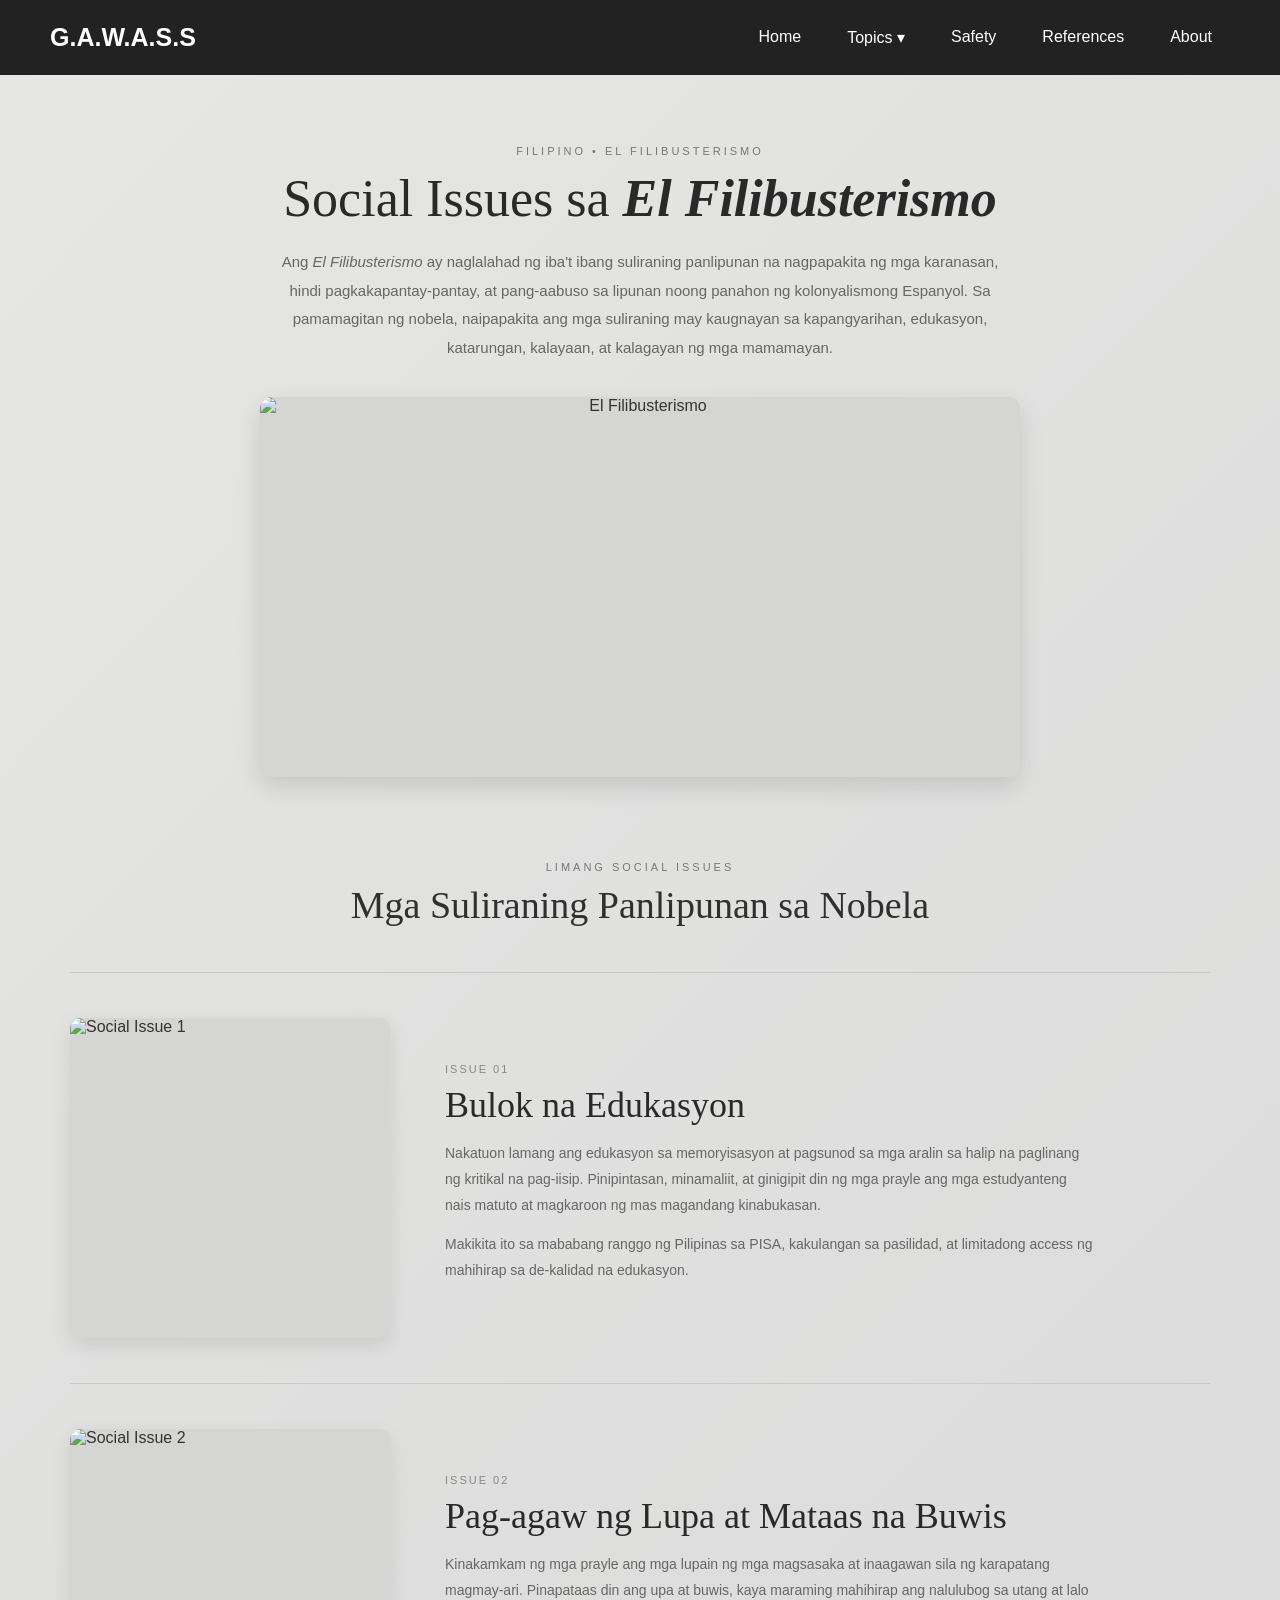
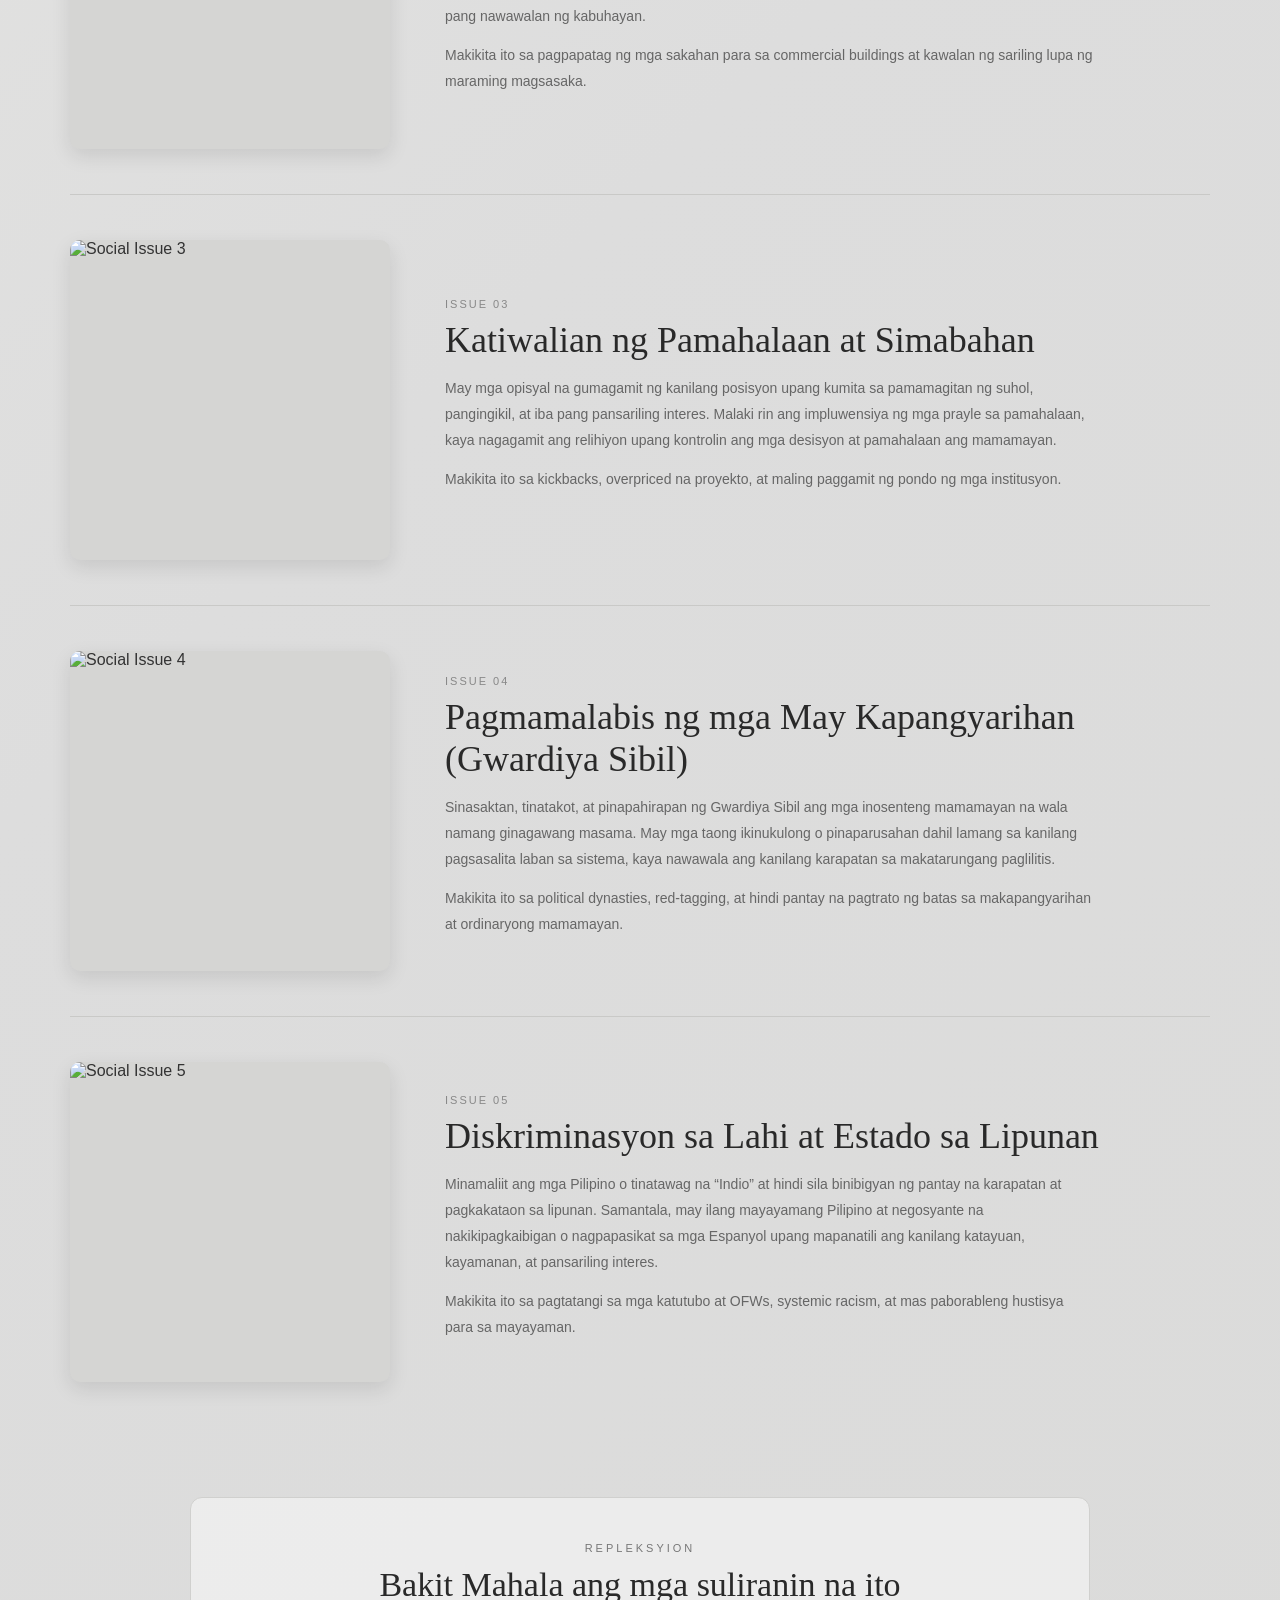
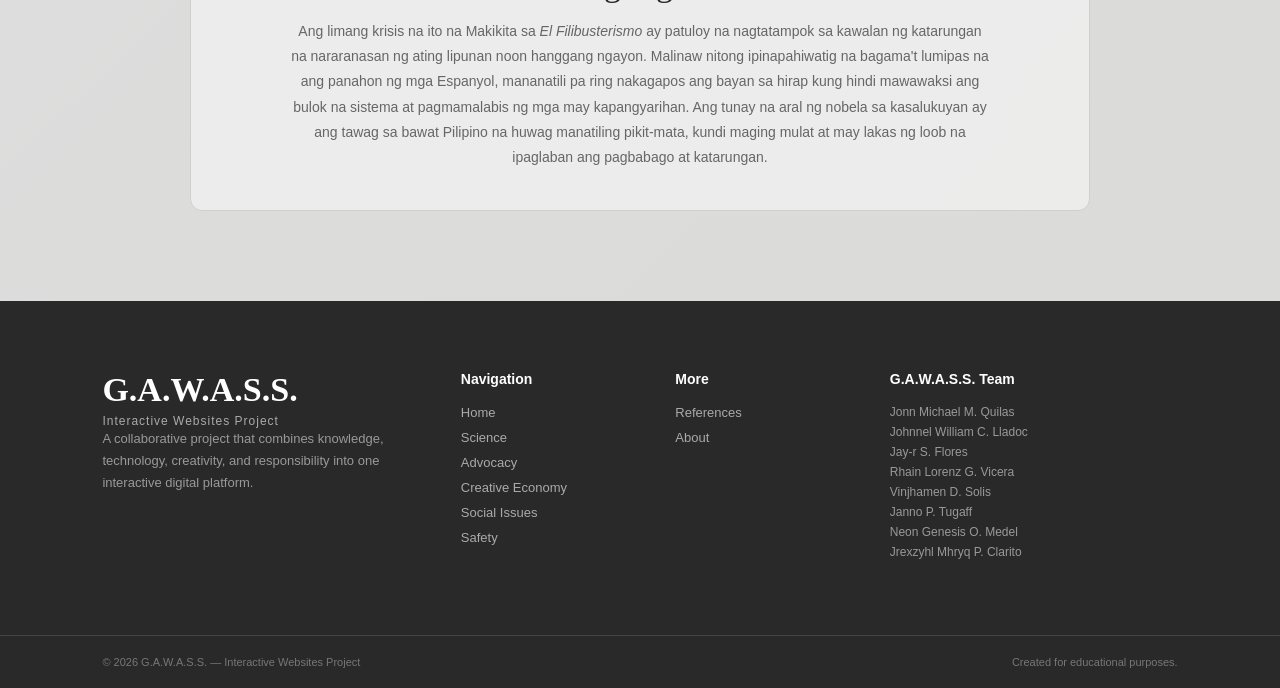
==== filipino.html @ ea366133 "Add files via upload" ====
<!DOCTYPE html>
<html lang="en">
<head>
    <meta charset="UTF-8">
    <meta name="viewport" content="width=device-width, initial-scale=1.0">
    <title>Social Issues</title>
    <link rel="stylesheet" href="style.css">
</head>

<body>

<header>
    <nav class="navbar">
        <div class="logo">
            G.A.W.A.S.S
        </div>
        <ul class="nav-links">
            <li>
                <a href="index.html">Home</a>
            </li>

            <li class="dropdown">
                <a href="#" class="topics-button">
                    Topics ▾
                </a>
                <ul class="dropdown-menu">
                    <li>
                        <a href="science.html">
                            Science
                        </a>
                    </li>
                    <li>
                        <a href="advocacy.html">
                            Advocacy
                        </a>
                    </li>
                    <li>
                        <a href="narrative.html">
                            Creative Economy
                        </a>
                    </li>
                    <li>
                        <a href="filipino.html" class="active">
                            Social Issues
                        </a>
                    </li>
                </ul>
            </li>
            <li>
                <a href="safety.html">
                    Safety
                </a>
            </li>
            <li>
                <a href="references.html">
                    References
                </a>
            </li>
            <li>
                <a href="about.html">
                    About
                </a>
            </li>
        </ul>
    </nav>
</header>

    <main class="social-page">




        <section class="social-introduction">

            <span class="social-label">
                FILIPINO • EL FILIBUSTERISMO
            </span>

            <h1>
                Social Issues sa
                <em>El Filibusterismo</em>
            </h1>

            <p>
                Ang <em>El Filibusterismo</em> ay naglalahad ng iba't ibang suliraning panlipunan na nagpapakita ng mga karanasan, hindi pagkakapantay-pantay, at pang-aabuso sa lipunan noong panahon ng kolonyalismong Espanyol. Sa pamamagitan ng nobela, naipapakita ang mga suliraning may kaugnayan sa kapangyarihan, edukasyon, katarungan, kalayaan, at kalagayan ng mga mamamayan.
            </p>



            <div class="social-intro-image">

                <img
                    src="images/el-filibusterismo-main.jpg"
                    alt="El Filibusterismo"
                >

            </div>

        </section>



        <section class="social-issues">

            <div class="social-section-heading">

                <span>
                    LIMANG SOCIAL ISSUES
                </span>

                <h2>
                   Mga Suliraning Panlipunan sa Nobela
                </h2>

            </div>


            <article class="social-issue">

                <div class="social-issue-image">

                    <img
                        src="images/social-issue-1.jpg"
                        alt="Social Issue 1"
                    >

                </div>

                <div class="social-issue-content">

                    <span>
                        ISSUE 01
                    </span>

                    <h2>
                        Bulok na Edukasyon
                    </h2>

                    <p>
                       Nakatuon lamang ang edukasyon sa memoryisasyon at pagsunod sa mga aralin sa halip na paglinang ng kritikal na pag-iisip. Pinipintasan, minamaliit, at ginigipit din ng mga prayle ang mga estudyanteng nais matuto at magkaroon ng mas magandang kinabukasan.
                    </p>

                    <p>
                        Makikita ito sa mababang ranggo ng Pilipinas sa PISA, kakulangan sa pasilidad, at limitadong access ng mahihirap sa de-kalidad na edukasyon.
                    </p>

                </div>

            </article>


            <article class="social-issue">

                <div class="social-issue-image">

                    <img
                        src="images/social-issue-2.jpg"
                        alt="Social Issue 2"
                    >

                </div>

                <div class="social-issue-content">

                    <span>
                        ISSUE 02
                    </span>

                    <h2>
                        Pag-agaw ng Lupa at Mataas na Buwis
                    </h2>

                    <p>
                       Kinakamkam ng mga prayle ang mga lupain ng mga magsasaka at inaagawan sila ng karapatang magmay-ari. Pinapataas din ang upa at buwis, kaya maraming mahihirap ang nalulubog sa utang at lalo pang nawawalan ng kabuhayan.
                    </p>

                    <p>
                    Makikita ito sa pagpapatag ng mga sakahan para sa commercial buildings at kawalan ng sariling lupa ng maraming magsasaka.
                    </p>

                </div>

            </article>




            <article class="social-issue">

                <div class="social-issue-image">

                    <img
                        src="images/social-issue-3.jpg"
                        alt="Social Issue 3"
                    >

                </div>

                <div class="social-issue-content">

                    <span>
                        ISSUE 03
                    </span>

                    <h2>
                       Katiwalian ng Pamahalaan at Simabahan
                    </h2>

                    <p>
                       May mga opisyal na gumagamit ng kanilang posisyon upang kumita sa pamamagitan ng suhol, pangingikil, at iba pang pansariling interes. Malaki rin ang impluwensiya ng mga prayle sa pamahalaan, kaya nagagamit ang relihiyon upang kontrolin ang mga desisyon at pamahalaan ang mamamayan.
                    </p>

                    <p>
                       Makikita ito sa kickbacks, overpriced na proyekto, at maling paggamit ng pondo ng mga institusyon.
                    </p>

                </div>

            </article>


            <article class="social-issue">

                <div class="social-issue-image">

                    <img
                        src="images/social-issue-4.jpg"
                        alt="Social Issue 4"
                    >

                </div>

                <div class="social-issue-content">

                    <span>
                        ISSUE 04
                    </span>

                    <h2>
                        Pagmamalabis ng mga May Kapangyarihan (Gwardiya Sibil)
                    </h2>

                    <p>
                       Sinasaktan, tinatakot, at pinapahirapan ng Gwardiya Sibil ang mga inosenteng mamamayan na wala namang ginagawang masama. May mga taong ikinukulong o pinaparusahan dahil lamang sa kanilang pagsasalita laban sa sistema, kaya nawawala ang kanilang karapatan sa makatarungang paglilitis.
                    </p>

                    <p>
                       Makikita ito sa political dynasties, red-tagging, at hindi pantay na pagtrato ng batas sa makapangyarihan at ordinaryong mamamayan.
                    </p>

                </div>

            </article>


            <article class="social-issue">

                <div class="social-issue-image">

                    <img
                        src="images/social-issue-5.jpg"
                        alt="Social Issue 5"
                    >

                </div>

                <div class="social-issue-content">

                    <span>
                        ISSUE 05
                    </span>

                    <h2>
                        Diskriminasyon sa Lahi at Estado sa Lipunan
                    </h2>

                    <p>
                        Minamaliit ang mga Pilipino o tinatawag na “Indio” at hindi sila binibigyan ng pantay na karapatan at pagkakataon sa lipunan. Samantala, may ilang mayayamang Pilipino at negosyante na nakikipagkaibigan o nagpapasikat sa mga Espanyol upang mapanatili ang kanilang katayuan, kayamanan, at pansariling interes.
                    </p>

                    <p>
                       Makikita ito sa pagtatangi sa mga katutubo at OFWs, systemic racism, at mas paborableng hustisya para sa mayayaman.
                    </p>

                </div>

            </article>

        </section>



        <section class="social-conclusion">

            <span>
                    REPLEKSYION
            </span>

            <h2>
                Bakit Mahala ang mga suliranin na ito
            </h2>

            <p>
                Ang limang krisis na ito na Makikita sa <em>El Filibusterismo</em> ay patuloy na nagtatampok sa kawalan ng katarungan na nararanasan ng ating lipunan noon hanggang ngayon. Malinaw nitong ipinapahiwatig na bagama't lumipas na ang panahon ng mga Espanyol, mananatili pa ring nakagapos ang bayan sa hirap kung hindi mawawaksi ang bulok na sistema at pagmamalabis ng mga may kapangyarihan. Ang tunay na aral ng nobela sa kasalukuyan ay ang tawag sa bawat Pilipino na huwag manatiling pikit-mata, kundi maging mulat at may lakas ng loob na ipaglaban ang pagbabago at katarungan.
            </p>

        </section>

    </main>

    
<footer class="site-footer">

    <div class="footer-main">


       

        <div class="footer-brand">

            <h2>
                G.A.W.A.S.S.
            </h2>

            <p>
                Interactive Websites Project
            </p>

            <p>
                A collaborative project that combines
                knowledge, technology, creativity, and
                responsibility into one interactive
                digital platform.
            </p>

        </div>


    

        <div class="footer-navigation">

            <h3>
                Navigation
            </h3>

            <a href="index.html">
                Home
            </a>

            <a href="science.html">
                Science
            </a>

            <a href="advocacy.html">
                Advocacy
            </a>

            <a href="narrative.html">
                Creative Economy
            </a>

            <a href="filipino.html">
                Social Issues
            </a>

            <a href="safety.html">
                Safety
            </a>

        </div>


    

        <div class="footer-navigation">

            <h3>
                More
            </h3>

            <a href="references.html">
                References
            </a>

            <a href="about.html">
                About
            </a>

        </div>



        <div class="footer-team">

            <h3>
                G.A.W.A.S.S. Team
            </h3>

            <p>
                Jonn Michael M. Quilas
            </p>

            <p>
                Johnnel William C. Lladoc
            </p>

            <p>
                Jay-r S. Flores
            </p>

            <p>
                Rhain Lorenz G. Vicera
            </p>

            <p>
                Vinjhamen D. Solis
            </p>

            <p>
                Janno P. Tugaff
            </p>

            <p>
                Neon Genesis O. Medel
            </p>

            <p>
                Jrexzyhl Mhryq P. Clarito
            </p>

        </div>

    </div>


    <div class="footer-bottom">

        <p>
            © 2026 G.A.W.A.S.S. —
            Interactive Websites Project
        </p>

        <p>
            Created for educational purposes.
        </p>

    </div>

</footer>


</body>

</html>
---- style.css ----
* {
    margin: 0;
    padding: 0;
    box-sizing: border-box;
}

body {
    font-family: Arial, sans-serif;
    background: #f5f5f5;
}


.navbar {
    height: 75px;
    background: #222;
    display: flex;
    align-items: center;
    justify-content: space-between;
    padding: 0 50px;
    box-shadow: 0 3px 10px rgba(0, 0, 0, 0.3);
}


.logo {
    color: white;
    font-size: 25px;
    font-weight: bold;
}


.nav-links {
    display: flex;
    list-style: none;
    gap: 10px;
}

.nav-links a {
    color: white;
    text-decoration: none;
    padding: 12px 18px;
    border-radius: 6px;
    transition: 0.3s;
}

.nav-links a:hover {
    background: orange;
    color: black;
}

.nav-links a.active {
    background: orange;
    color: black;
}


.page {
    text-align: center;
    padding: 100px 30px;
}

.page h1 {
    font-size: 50px;
    margin-bottom: 20px;
}

.page p {
    font-size: 20px;
}





.science-page {
    padding: 60px 40px;
    text-align: center;
    min-height: 100vh;

    
    background: linear-gradient(
        135deg,
        #fff3b0,
        #ffd6a5,
        #caffbf,
        #a0c4ff
    );
}

.science-page h1 {
    font-size: 45px;
    margin-bottom: 15px;
    color: #222;
}

.intro {
    max-width: 800px;
    margin: 0 auto 40px;
    font-size: 18px;
    color: #333;
}


.preservation-container {
    display: grid;
    grid-template-columns: repeat(5, 1fr);
    gap: 20px;
    max-width: 1400px;
    margin: auto;
}

.preservation-box {
    background: rgba(255, 255, 255, 0.92);
    padding: 25px 20px;
    border-radius: 15px;
    min-height: 350px;

    box-shadow: 0 8px 20px rgba(0, 0, 0, 0.2);

    transition: 0.3s;
}

.preservation-box:hover {
    transform: translateY(-10px) scale(1.02);
    box-shadow: 0 15px 30px rgba(0, 0, 0, 0.3);
}

.preservation-box h2 {
    font-size: 22px;
    margin-bottom: 20px;
    color: #222;
}

.preservation-box p {
    line-height: 1.6;
    color: #444;
}

.reaction {
    margin: 25px 0;
    padding: 12px;
    background: #fff3cd;
    border-radius: 8px;
    border-left: 5px solid orange;
}

.reaction span {
    display: block;
    font-size: 20px;
    font-weight: bold;
    margin-top: 5px;
    color: #d35400;
}

.preservation-box button {
    border: none;
    padding: 10px 18px;
    border-radius: 8px;
    background: orange;
    color: white;
    cursor: pointer;
    font-weight: bold;
    transition: 0.3s;
}

.preservation-box button:hover {
    background: #e67e00;
    transform: scale(1.05);
}

.extra-info {
    display: none;
    margin-top: 15px;
    font-size: 14px;
}

@media (max-width: 1100px) {

    .preservation-container {
        grid-template-columns: repeat(2, 1fr);
    }

}

@media (max-width: 600px) {

    .preservation-container {
        grid-template-columns: 1fr;
    }

}



.science-page {

    background:
        linear-gradient(
            135deg,
            #fff4e6,
            #ffe9d0,
            #fff7ed
        );

    color: #3d3028;

    min-height: 100vh;
}



.science-page .section-heading h1,
.science-page .section-heading h2 {

    color: #4a3020;
}


.science-page .section-heading span {

    color: #a66a3f;

    letter-spacing: 3px;
}


.science-page .preservation-box {

    background: rgba(255, 255, 255, 0.65);

    border: 1px solid #f0c9a5;

    box-shadow:
        0 8px 20px
        rgba(140, 82, 35, 0.10);

    transition:
        transform .3s ease,
        box-shadow .3s ease;
}


.science-page .preservation-box:hover {

    transform: translateY(-5px);

    box-shadow:
        0 14px 28px
        rgba(140, 82, 35, 0.16);
}



.preservation-importance {

    width: min(1100px, 92%);

    margin: 90px auto 60px;

    background: rgba(255, 255, 255, 0.65);

    border: 1px solid #efc9a7;

    border-radius: 14px;

    overflow: hidden;

    box-shadow:
        0 10px 28px
        rgba(120, 70, 30, 0.10);
}


.importance-image {

    width: 100%;

    height: 280px;

    overflow: hidden;
}


.importance-image img {

    width: 100%;

    height: 100%;

    object-fit: cover;

    display: block;

    transition:
        transform .5s ease;
}


.preservation-importance:hover
.importance-image img {

    transform: scale(1.03);
}

.importance-content {

    padding: 40px 50px 45px;
}


.importance-content span {

    font-size: 11px;

    letter-spacing: 3px;

    color: #a66a3f;
}


.importance-content h2 {

    font-family:
        'Cormorant Garamond',
        Georgia,
        serif;

    font-size: 40px;

    font-weight: 500;

    color: #4a3020;

    margin: 8px 0 18px;
}


.importance-content p {

    max-width: 850px;

    font-size: 14px;

    line-height: 1.9;

    color: #69574a;

    margin-bottom: 15px;
}


@media (max-width: 650px) {

    .preservation-importance {

        width: 94%;

        margin-top: 60px;
    }


    .importance-image {

        height: 200px;
    }


    .importance-content {

        padding: 30px 25px 35px;
    }


    .importance-content h2 {

        font-size: 32px;
    }

}








.about-page {

    min-height: 100vh;

    padding: 50px;

    background: linear-gradient(
        135deg,
        #ffffff,
        #eeeeee
    );
}



.about-container {

    max-width: 1400px;

    margin: auto;

    display: grid;

    grid-template-columns:
        1fr 1.2fr;

    gap: 40px;

    align-items: start;
}




.members-section {

    background:
        rgba(255, 255, 255, 0.95);

    padding: 30px;

    border-radius: 20px;

    box-shadow:
        0 10px 30px
        rgba(0, 0, 0, 0.12);
}


.members-section h1 {

    font-size: 40px;

    margin-bottom: 5px;
}


.section-description {

    color: #555;

    margin-bottom: 25px;
}


.members-list {

    display: flex;

    flex-direction: column;

    gap: 12px;
}


.member-card {

    display: flex;

    align-items: center;

    background: white;

    padding: 12px;

    border-radius: 12px;

    box-shadow:
        0 4px 10px
        rgba(0, 0, 0, 0.08);

    transition: 0.3s;
}


.member-card:hover {

    transform:
        translateX(8px);

    box-shadow:
        0 8px 18px
        rgba(0, 0, 0, 0.15);
}



.member-card img {

    width: 70px;

    height: 70px;

    object-fit: cover;

    border-radius: 50%;

    margin-right: 15px;

    border: 3px solid #64748b;

    background: #eee;
}



.member-card h2 {

    font-size: 18px;

    margin-bottom: 5px;
}


.member-card p {

    color: #777;

    font-size: 14px;
}



.website-section {

    background:
        rgba(255, 255, 255, 0.95);

    border-radius: 20px;

    padding: 40px;

    box-shadow:
        0 10px 30px
        rgba(0, 0, 0, 0.12);
}


.website-content h1 {

    font-size: 45px;

    margin: 10px 0 20px;
}


.website-content > p {

    font-size: 17px;

    line-height: 1.7;

    color: #444;

    margin-bottom: 18px;
}



.tag {

    display: inline-block;

    padding: 8px 14px;

    background: #334155;

    color: white;

    font-size: 12px;

    font-weight: bold;

    border-radius: 20px;

    letter-spacing: 1px;
}



.topic-card {

    display: flex;

    align-items: flex-start;

    gap: 15px;

    padding: 18px;

    margin-top: 15px;

    background: #f8fafc;

    border-radius: 12px;

    border-left: 5px solid #64748b;

    transition: 0.3s;
}


.topic-card:hover {

    transform:
        translateX(5px);

    background: #f1f5f9;
}




.topic-icon {

    font-size: 30px;

    min-width: 40px;
}



.topic-card h2 {

    font-size: 21px;

    margin-bottom: 7px;

    color: #1e293b;
}


.topic-card p {

    color: #555;

    line-height: 1.6;

    margin: 0;
}


.website-ending {

    margin-top: 30px;

    padding: 25px;

    background:
        linear-gradient(
            135deg,
            #e2e8f0,
            #f8fafc
        );

    border-radius: 15px;

    border-left: 5px solid #334155;
}


.website-ending h2 {

    margin-top: 0;

    margin-bottom: 10px;
}


.website-ending p {

    line-height: 1.7;

    color: #444;
}



@media (max-width: 1000px) {

    .about-container {

        grid-template-columns: 1fr;
    }

}


@media (max-width: 600px) {

    .about-page {

        padding: 20px;
    }


    .website-section,
    .members-section {

        padding: 25px;
    }


    .website-content h1 {

        font-size: 35px;
    }

}










.safety-page {

    min-height: 100vh;

    padding: 60px 40px;

    background: linear-gradient(
        135deg,
        #dbeafe,
        #f8fafc,
        #e2e8f0
    );
}


.safety-title {

    text-align: center;

    max-width: 900px;

    margin: 0 auto 45px;
}


.safety-title span {

    font-size: 13px;

    font-weight: bold;

    letter-spacing: 3px;

    color: #475569;
}


.safety-title h1 {

    font-size: 48px;

    margin: 10px 0 15px;

    color: #172033;
}


.safety-title p {

    font-size: 18px;

    line-height: 1.6;

    color: #475569;
}

.safety-container {

    max-width: 1400px;

    margin: auto;

    display: grid;

    grid-template-columns:
        repeat(3, 1fr);

    gap: 25px;
}

.safety-box {

    position: relative;

    background: rgba(255, 255, 255, 0.95);

    padding: 35px 30px;

    border-radius: 18px;

    min-height: 560px;

    box-shadow:
        0 8px 25px
        rgba(0, 0, 0, 0.12);

    transition: 0.3s;

    border-top: 6px solid;
}


.safety-box:hover {

    transform:
        translateY(-8px);

    box-shadow:
        0 15px 30px
        rgba(0, 0, 0, 0.20);
}


.general-safety {

    border-top-color:
        #3b82f6;
}

.personal-safety {

    border-top-color:
        #22c55e;
}


.fire-safety {

    border-top-color:
        #ef4444;
}

.box-letter {

    position: absolute;

    top: 20px;

    right: 25px;

    width: 45px;

    height: 45px;

    display: flex;

    align-items: center;

    justify-content: center;

    border-radius: 50%;

    background: #172033;

    color: white;

    font-size: 20px;

    font-weight: bold;
}

.safety-icon {

    font-size: 50px;

    margin-bottom: 15px;
}


.safety-box h2 {

    font-size: 28px;

    margin-bottom: 12px;

    color: #172033;
}


.safety-box > p {

    color: #475569;

    line-height: 1.6;

    margin-bottom: 20px;
}



.safety-box ul {

    padding-left: 20px;
}


.safety-box li {

    margin-bottom: 13px;

    line-height: 1.5;

    color: #334155;
}



.safety-reminder {

    max-width: 1000px;

    margin: 40px auto 0;

    padding: 28px 35px;

    background:
        linear-gradient(
            135deg,
            #172033,
            #334155
        );

    color: white;

    border-radius: 15px;

    text-align: center;

    box-shadow:
        0 8px 20px
        rgba(0, 0, 0, 0.15);
}


.safety-reminder h2 {

    margin-bottom: 10px;

    font-size: 26px;
}


.safety-reminder p {

    color: #e2e8f0;

    line-height: 1.6;
}


@media (max-width: 1000px) {

    .safety-container {

        grid-template-columns: 1fr;
    }

    .safety-box {

        min-height: auto;
    }

}


@media (max-width: 600px) {

    .safety-page {

        padding: 35px 20px;
    }


    .safety-title h1 {

        font-size: 38px;
    }


    .safety-title p {

        font-size: 16px;
    }

}


.safety-image-section {

    width: min(1100px, 92%);

    margin: 80px auto 70px;

    background: rgba(255, 255, 255, 0.6);

    border-radius: 14px;

    overflow: hidden;

    border: 1px solid #c7c7c7;

    box-shadow:
        0 10px 25px
        rgba(0, 0, 0, 0.08);
}




.safety-wide-image {

    width: 100%;

    height: 300px;

    overflow: hidden;
}


.safety-wide-image img {

    width: 100%;

    height: 100%;

    object-fit: cover;

    display: block;

    transition:
        transform 0.5s ease;
}


.safety-image-section:hover
.safety-wide-image img {

    transform: scale(1.03);
}




.safety-image-caption {

    padding: 30px 45px 35px;
}


.safety-image-caption span {

    font-size: 11px;

    letter-spacing: 3px;

    color: #777;
}


.safety-image-caption h2 {

    font-family:
        'Cormorant Garamond',
        Georgia,
        serif;

    font-size: 38px;

    font-weight: 500;

    color: #333;

    margin: 8px 0 12px;
}


.safety-image-caption p {

    max-width: 850px;

    color: #666;

    font-size: 14px;

    line-height: 1.8;
}



@media (max-width: 650px) {

    .safety-image-section {

        width: 94%;

        margin: 60px auto;
    }


    .safety-wide-image {

        height: 200px;
    }


    .safety-image-caption {

        padding: 25px;
    }


    .safety-image-caption h2 {

        font-size: 31px;
    }

}










.advocacy-page {

    min-height: 100vh;

    padding: 60px 40px;

    background: linear-gradient(
        135deg,
        #ecfdf5,
        #f0fdf4,
        #d1fae5
    );
}


.advocacy-title {

    text-align: center;

    max-width: 900px;

    margin: 0 auto 50px;
}


.advocacy-title span {

    font-size: 13px;

    font-weight: bold;

    letter-spacing: 3px;

    color: #166534;
}


.advocacy-title h1 {

    font-size: 48px;

    margin: 10px 0 15px;

    color: #14532d;
}


.advocacy-title p {

    font-size: 18px;

    line-height: 1.6;

    color: #365314;
}


.cause-effect {

    max-width: 1200px;

    margin: auto;

    display: grid;

    grid-template-columns:
        1fr 100px 1fr;

    gap: 0 20px;

    align-items: center;
}



.chart-heading {

    padding: 25px;

    border-radius: 18px;

    margin-bottom: 25px;
}


.chart-heading span {

    font-size: 12px;

    font-weight: bold;

    letter-spacing: 2px;
}


.chart-heading h2 {

    font-size: 27px;

    margin: 8px 0;
}


.chart-heading p {

    line-height: 1.5;

    margin: 0;
}


.cause-heading {

    grid-column: 1;

    background: #dcfce7;

    border-left: 6px solid #16a34a;

    color: #14532d;
}


.effect-heading {

    grid-column: 3;

    background: #fef3c7;

    border-left: 6px solid #eab308;

    color: #713f12;
}



.cause-card {

    grid-column: 1;

    background: white;

    padding: 25px;

    border-radius: 16px;

    margin-bottom: 25px;

    min-height: 180px;

    border-left: 5px solid #22c55e;

    box-shadow:
        0 7px 20px
        rgba(0, 0, 0, 0.10);

    transition: 0.3s;
}


.cause-card:hover {

    transform: translateX(-5px);

    box-shadow:
        0 12px 25px
        rgba(0, 0, 0, 0.15);
}


.cause-number {

    font-size: 12px;

    font-weight: bold;

    color: #16a34a;

    letter-spacing: 2px;

    margin-bottom: 8px;
}


.cause-card h3 {

    font-size: 23px;

    margin-bottom: 10px;

    color: #166534;
}


.cause-card p {

    color: #555;

    line-height: 1.6;
}



.effect-card {

    grid-column: 3;

    background: white;

    padding: 25px;

    border-radius: 16px;

    margin-bottom: 25px;

    min-height: 180px;

    border-left: 5px solid #eab308;

    box-shadow:
        0 7px 20px
        rgba(0, 0, 0, 0.10);

    transition: 0.3s;
}


.effect-card:hover {

    transform: translateX(5px);

    box-shadow:
        0 12px 25px
        rgba(0, 0, 0, 0.15);
}


.effect-number {

    font-size: 12px;

    font-weight: bold;

    color: #ca8a04;

    letter-spacing: 2px;

    margin-bottom: 8px;
}


.effect-card h3 {

    font-size: 23px;

    margin-bottom: 10px;

    color: #713f12;
}


.effect-card p {

    color: #555;

    line-height: 1.6;
}


.connection {

    grid-column: 2;

    height: 180px;

    display: flex;

    flex-direction: column;

    align-items: center;

    justify-content: center;
}


.connection-line {

    width: 5px;

    height: 100px;

    background: #65a30d;

    border-radius: 10px;
}


.connection-arrow {

    font-size: 30px;

    font-weight: bold;

    color: #65a30d;

    line-height: 1;
}



.action-plan {

    max-width: 1200px;

    margin: 70px auto 0;

    padding: 45px;

    background: rgba(255, 255, 255, 0.95);

    border-radius: 22px;

    box-shadow:
        0 10px 30px
        rgba(0, 0, 0, 0.12);
}


.action-title {

    text-align: center;

    max-width: 800px;

    margin: auto;
}


.action-title span {

    font-size: 12px;

    font-weight: bold;

    letter-spacing: 2px;

    color: #15803d;
}


.action-title h2 {

    font-size: 38px;

    color: #14532d;

    margin: 8px 0 12px;
}


.action-title p {

    color: #555;

    line-height: 1.7;
}


.action-grid {

    display: grid;

    grid-template-columns:
        repeat(3, 1fr);

    gap: 20px;

    margin-top: 35px;
}


.action-card {

    padding: 25px;

    background: #f0fdf4;

    border-radius: 15px;

    border-top: 4px solid #22c55e;

    transition: 0.3s;
}


.action-card:hover {

    transform:
        translateY(-5px);

    background: #dcfce7;
}


.action-icon {

    font-size: 35px;

    margin-bottom: 10px;
}


.action-card h3 {

    font-size: 21px;

    color: #166534;

    margin-bottom: 8px;
}


.action-card p {

    color: #555;

    line-height: 1.6;

    margin: 0;
}



.action-message {

    margin-top: 35px;

    padding: 30px;

    text-align: center;

    background:
        linear-gradient(
            135deg,
            #14532d,
            #166534
        );

    color: white;

    border-radius: 17px;
}


.action-message h2 {

    font-size: 30px;

    margin-bottom: 10px;
}


.action-message p {

    max-width: 800px;

    margin: auto;

    color: #dcfce7;

    line-height: 1.7;
}


@media (max-width: 900px) {

    .cause-effect {

        grid-template-columns: 1fr;

        gap: 15px;
    }


    .chart-heading {

        grid-column: 1 !important;
    }


    .cause-card,
    .effect-card {

        grid-column: 1;

        margin-bottom: 0;
    }


    .connection {

        grid-column: 1;

        height: 70px;

        flex-direction: row;
    }


    .connection-line {

        width: 100px;

        height: 5px;
    }


    .connection-arrow {

        transform: rotate(-90deg);
    }


    .action-grid {

        grid-template-columns: 1fr;
    }

}


@media (max-width: 600px) {

    .advocacy-page {

        padding: 35px 20px;
    }


    .advocacy-title h1 {

        font-size: 38px;
    }


    .action-plan {

        padding: 25px;
    }

}

.advocacy-image-section {

    width: min(1100px, 92%);

    margin: 80px auto 70px;

    background: rgba(255, 255, 255, 0.55);

    border-radius: 14px;

    overflow: hidden;

    border: 1px solid #c9d2c5;

    box-shadow:
        0 10px 25px
        rgba(0, 0, 0, 0.08);
}



.advocacy-wide-image {

    width: 100%;

    height: 300px;

    overflow: hidden;
}


.advocacy-wide-image img {

    width: 100%;

    height: 100%;

    object-fit: cover;

    display: block;

    transition:
        transform 0.5s ease;
}


.advocacy-image-section:hover
.advocacy-wide-image img {

    transform: scale(1.03);
}


.advocacy-image-caption {

    padding: 30px 45px 35px;
}


.advocacy-image-caption span {

    font-size: 11px;

    letter-spacing: 3px;

    color: #657461;
}


.advocacy-image-caption h2 {

    font-family:
        'Cormorant Garamond',
        Georgia,
        serif;

    font-size: 38px;

    font-weight: 500;

    color: #354235;

    margin: 8px 0 12px;
}


.advocacy-image-caption p {

    max-width: 850px;

    color: #606860;

    font-size: 14px;

    line-height: 1.8;
}



@media (max-width: 650px) {

    .advocacy-image-section {

        width: 94%;

        margin: 60px auto;
    }


    .advocacy-wide-image {

        height: 200px;
    }


    .advocacy-image-caption {

        padding: 25px;
    }


    .advocacy-image-caption h2 {

        font-size: 31px;
    }

}








.references-page {

    min-height: 100vh;

    padding: 55px 40px;

    background: linear-gradient(
        135deg,
        #f8fafc,
        #e2e8f0,
        #f1f5f9
    );
}



.references-container {

    max-width: 1400px;

    margin: auto;

    display: grid;

    grid-template-columns:
        0.9fr 1.4fr;

    gap: 35px;

    align-items: start;
}




.credits-section,
.bibliography-section {

    background:
        rgba(255, 255, 255, 0.96);

    border-radius: 20px;

    padding: 40px;

    box-shadow:
        0 10px 30px
        rgba(0, 0, 0, 0.10);
}




.page-label {

    display: inline-block;

    font-size: 12px;

    font-weight: bold;

    letter-spacing: 2px;

    color: #475569;

    margin-bottom: 5px;
}



.references-page h1 {

    font-size: 45px;

    margin: 5px 0 15px;

    color: #172033;
}



.credits-intro,
.bibliography-intro {

    color: #64748b;

    line-height: 1.7;

    margin-bottom: 30px;
}




.credit-list {

    display: flex;

    flex-direction: column;

    gap: 12px;
}




.credit-member {

    display: flex;

    align-items: center;

    gap: 15px;

    padding: 15px;

    background: #f8fafc;

    border-radius: 12px;

    border-left: 4px solid #64748b;

    transition: 0.3s;
}


.credit-member:hover {

    transform:
        translateX(5px);

    background: #f1f5f9;
}




.credit-number {

    min-width: 38px;

    height: 38px;

    display: flex;

    align-items: center;

    justify-content: center;

    background: #334155;

    color: white;

    border-radius: 50%;

    font-size: 12px;

    font-weight: bold;
}



.credit-member h2 {

    font-size: 17px;

    margin: 0 0 4px;

    color: #1e293b;
}


.credit-member p {

    margin: 0;

    color: #64748b;

    font-size: 13px;
}



.website-credit {

    margin-top: 25px;

    padding: 25px;

    border-radius: 15px;

    background:
        linear-gradient(
            135deg,
            #334155,
            #475569
        );

    color: white;
}


.website-credit h2 {

    margin-top: 0;

    margin-bottom: 10px;
}


.website-credit p {

    color: #e2e8f0;

    line-height: 1.6;
}


.credit-line {

    margin-top: 10px;

    color: #f1f5f9;

    font-size: 14px;
}



.apa-note {

    display: flex;

    align-items: center;

    justify-content: space-between;

    padding: 14px 18px;

    margin-bottom: 25px;

    background: #f1f5f9;

    border-radius: 10px;

    border-left: 5px solid #334155;
}


.apa-note strong {

    color: #1e293b;
}


.apa-note span {

    color: #64748b;

    font-size: 14px;
}



.reference-list {

    display: flex;

    flex-direction: column;

    gap: 22px;
}


.reference {

    padding: 0 10px;

    border-bottom: 1px solid #e2e8f0;

    padding-bottom: 18px;
}


.reference p {

    margin: 0;

    color: #334155;

    font-size: 15px;

    line-height: 1.7;

    padding-left: 35px;

    text-indent: -35px;
}


.reference em {

    font-style: italic;
}



.apa-reminder {

    margin-top: 30px;

    padding: 22px;

    background: #f8fafc;

    border-radius: 12px;

    border-left: 5px solid #64748b;
}


.apa-reminder h2 {

    font-size: 20px;

    margin: 0 0 8px;

    color: #1e293b;
}


.apa-reminder p {

    color: #64748b;

    line-height: 1.6;

    margin: 0;
}


@media (max-width: 1000px) {

    .references-container {

        grid-template-columns: 1fr;
    }

}


@media (max-width: 600px) {

    .references-page {

        padding: 30px 20px;
    }


    .credits-section,
    .bibliography-section {

        padding: 25px;
    }


    .references-page h1 {

        font-size: 36px;
    }

}







.creative-page {

    width: 100%;

    padding-top: 60px;

    background: #e4e0da;

    min-height: 100vh;
}


.creative-layout {

    width: min(1250px, 95%);

    margin: auto;

    display: grid;

    grid-template-columns: 1.15fr 1fr;

    gap: 70px;

    align-items: center;
}



.creative-left {

    width: 100%;
}


.creative-main {

    padding-bottom: 30%;

    display: flex;

    align-items: center;

    gap: 35px;
}


.creative-main-image:hover img {

    transform: scale(1.03);
    transform: translateY(-8px);

    box-shadow:
        0 15px 30px
        rgba(0,0,0,.15);
}


.creative-main-image {

    width: 350px;

    height: 350px;

    flex-shrink: 0;

    overflow: hidden;

    border-radius: 14px;

    background: #d6d2cc;
}


.creative-main-image img {

    width: 100%;

    height: 100%;

    object-fit: cover;

    display: block;
}




.creative-main-description {

    max-width: 300px;
}


.creative-label {

    font-size: 12px;

    letter-spacing: 3px;

    color: #777;

    font-weight: 500;
}


.creative-main-description h1 {

    font-family:
        'Cormorant Garamond',
        serif;

    font-size: 52px;

    font-weight: 600;

    margin: 5px 0 15px;

    color: #222;
}


.creative-main-description p {

    font-family:
        'Montserrat',
        sans-serif;

    font-size: 14px;

    font-weight: 300;

    line-height: 1.8;

    color: #666;

    margin-bottom: 15px;
}



.creative-right {
    padding-bottom: 30%;

    display: flex;

    flex-direction: column;

    gap: 35px;
}




.creative-item {

    display: flex;

    align-items: center;

    gap: 25px;

    width: 100%;
}


.creative-item:hover .creative-item-image img {

    transform: scale(1.03);

    transform: translateY(-8px);

    box-shadow:
        0 15px 30px
        rgba(0,0,0,.15);
}

.creative-item-image {

    width: 170px;

    height: 230px;

    flex-shrink: 0;

    overflow: hidden;

    border-radius: 10px;

    background: #d6d2cc;
}


.creative-item-image img {

    width: 100%;

    height: 100%;

    object-fit: cover;

    display: block;
}




.creative-item-description {

    flex: 1;
}


.creative-item-description > span {

    font-size: 11px;

    letter-spacing: 2px;

    color: #888;
}


.creative-item-description h2 {

    font-family:
        'Cormorant Garamond',
        serif;

    font-size: 28px;

    font-weight: 600;

    margin: 6px 0 10px;

    color: #222;
}


.creative-item-description p {

    font-family:
        'Montserrat',
        sans-serif;

    font-size: 13px;

    font-weight: 300;

    line-height: 1.7;

    color: #777;

    margin-bottom: 10px;
}




@media (max-width: 1100px) {

    .creative-layout {

        grid-template-columns: 1fr;

        gap: 60px;
    }

    .creative-main {

        justify-content: center;
    }

    .creative-right {

        max-width: 800px;

        margin: auto;

        width: 100%;
    }

}


@media (max-width: 700px) {

    .creative-page {

        padding: 40px 20px;
    }

    .creative-main {

        flex-direction: column;

        text-align: center;
    }

    .creative-main-image {

        width: min(100%, 350px);

        height: auto;

        aspect-ratio: 1 / 1;
    }

    .creative-main-description {

        max-width: 500px;
    }

    .creative-item {

        align-items: flex-start;
    }

    .creative-item-image {

        width: 140px;

        height: 190px;
    }


}


@media (max-width: 500px) {

    .creative-item {

        flex-direction: column;
    }

    .creative-item-image {

        width: 100%;

        height: 260px;
    }

    .creative-item-description {

        width: 100%;
    }

}




.social-page {

    min-height: 100vh;

    padding: 70px 40px;

    background:
        linear-gradient(
            135deg,
            #e6e6e4,
            #dddddd,
            #dbdbda
        );

    color: #333;
}



.social-introduction {

    width: min(900px, 90%);

    margin: 0 auto 80px;

    text-align: center;
}


.social-label {

    display: block;

    font-size: 11px;

    letter-spacing: 3px;

    color: #777;

    margin-bottom: 12px;
}


.social-introduction h1 {

    font-family:
        'Cormorant Garamond',
        Georgia,
        serif;

    font-size: 52px;

    font-weight: 500;

    color: #292929;

    margin: 0 0 20px;
}


.social-introduction h1 em {

    font-weight: 600;
}


.social-introduction > p {

    max-width: 750px;

    margin: 0 auto 35px;

    font-family:
        'Montserrat',
        Arial,
        sans-serif;

    font-size: 15px;

    line-height: 1.9;

    color: #666;
}


.social-intro-image {

    width: 760px;

    height: 380px;

    margin: 35px auto 0;

    overflow: hidden;

    border-radius: 12px;

    background: #d5d5d3;

    box-shadow:
        0 10px 25px
        rgba(0,0,0,.12);
}


.social-intro-image img {

    width: 100%;

    height: 100%;

    object-fit: cover;

    display: block;
}


.social-issues {

    width: min(1150px, 95%);

    margin: auto;
}


.social-section-heading {

    text-align: center;

    margin-bottom: 45px;
}


.social-section-heading span {

    font-size: 11px;

    letter-spacing: 3px;

    color: #777;
}


.social-section-heading h2 {

    font-family:
        'Cormorant Garamond',
        Georgia,
        serif;

    font-size: 38px;

    font-weight: 500;

    margin-top: 8px;

    color: #303030;
}



.social-issue {

    display: grid;

    grid-template-columns:
        320px 1fr;

    gap: 55px;

    align-items: center;

    padding: 45px 0;

    border-top:
        1px solid #c9c9c7;
}


.social-issue-image {

    width: 320px;

    height: 320px;

    overflow: hidden;

    border-radius: 10px;

    background: #d5d5d3;

    box-shadow:
        0 7px 20px
        rgba(0,0,0,.10);
}


.social-issue-image img {

    width: 100%;

    height: 100%;

    object-fit: cover;

    display: block;

    transition:
        transform .4s ease;
}


.social-issue-image:hover img {

    transform: scale(1.04);
}



.social-issue-content {

    padding-right: 30px;
}


.social-issue-content > span {

    font-size: 11px;

    letter-spacing: 2px;

    color: #888;
}


.social-issue-content h2 {

    font-family:
        'Cormorant Garamond',
        Georgia,
        serif;

    font-size: 36px;

    font-weight: 500;

    color: #292929;

    margin: 7px 0 15px;
}


.social-issue-content p {

    font-family:
        'Montserrat',
        Arial,
        sans-serif;

    font-size: 14px;

    line-height: 1.85;

    color: #666;

    max-width: 650px;

    margin-bottom: 13px;
}



.social-conclusion {

    width: min(900px, 90%);

    margin: 70px auto 20px;

    padding: 40px;

    text-align: center;

    background: rgba(255,255,255,.45);

    border:
        1px solid #d0d0ce;

    border-radius: 12px;
}


.social-conclusion > span {

    font-size: 11px;

    letter-spacing: 3px;

    color: #777;
}


.social-conclusion h2 {

    font-family:
        'Cormorant Garamond',
        Georgia,
        serif;

    font-size: 34px;

    font-weight: 500;

    margin: 10px 0 15px;

    color: #292929;
}


.social-conclusion p {

    max-width: 700px;

    margin: auto;

    font-size: 14px;

    line-height: 1.8;

    color: #666;
}


@media (max-width: 850px) {

    .social-page {

        padding: 50px 25px;
    }


    .social-introduction h1 {

        font-size: 42px;
    }


    .social-issue {

        grid-template-columns: 250px 1fr;

        gap: 30px;
    }


    .social-issue-image {

        width: 250px;

        height: 250px;
    }

}


@media (max-width: 650px) {

    .social-introduction h1 {

        font-size: 38px;
    }


    .social-intro-image {

        width: 100%;

        max-width: 350px;

        height: auto;

        aspect-ratio: 1 / 1;
    }


    .social-issue {

        grid-template-columns: 1fr;

        gap: 25px;

        padding: 35px 0;
    }


    .social-issue-image {

        width: 100%;

        max-width: 350px;

        height: auto;

        aspect-ratio: 1 / 1;

        margin: auto;
    }


    .social-issue-content {

        padding-right: 0;

        text-align: center;
    }


    .social-issue-content p {

        margin-left: auto;

        margin-right: auto;
    }

}





.dropdown {
    position: relative;
}




.topics-button {
    cursor: pointer;
}




.dropdown-menu {

    position: absolute;

    top: 100%;
    left: 50%;

    transform: translateX(-50%);

    min-width: 200px;

    padding: 10px 0;

    margin-top: 10px;

    background: #333232;

    border-radius: 10px;

    box-shadow:
        0 8px 20px
        rgba(0, 0, 0, 0.25);

    list-style: none;

    opacity: 0;

    visibility: hidden;

    transform:
        translateX(-50%)
        translateY(-10px);

    transition:
        opacity 0.25s ease,
        transform 0.25s ease,
        visibility 0.25s ease;

    z-index: 1000;
}



.dropdown:hover .dropdown-menu,
.dropdown:focus-within .dropdown-menu {

    opacity: 1;

    visibility: visible;

    transform:
        translateX(-50%)
        translateY(0);
}



.dropdown-menu li {

    width: 100%;
}


.dropdown-menu li a {

    display: block;

    padding: 12px 20px;

    color: #faf5f5;

    text-decoration: none;

    font-size: 14px;

    white-space: nowrap;

    transition:
        background 0.2s ease,
        padding-left 0.2s ease;
}


.dropdown-menu li a:hover {

    background: #454444;

    padding-left: 26px;

    color: white;
}





.home-hero {

    min-height: 620px;

    padding: 90px 8%;

    display: grid;

    grid-template-columns: 1fr 1fr;

    align-items: center;

    gap: 70px;

    background:
        linear-gradient(
            135deg,
            #444444,
            #555555,
            #3c3c3c
        );

    color: white;
}


.home-label {

    font-size: 11px;

    letter-spacing: 4px;

    color: #cccccc;
}


.hero-content h1 {

    font-family:
        'Cormorant Garamond',
        Georgia,
        serif;

    font-size: 72px;

    line-height: .9;

    font-weight: 500;

    margin: 20px 0;
}


.hero-content h1 span {

    color: #d5d5d5;

    font-style: italic;
}


.hero-content p {

    max-width: 600px;

    font-size: 15px;

    line-height: 1.9;

    color: #dddddd;

    margin-bottom: 30px;
}


.hero-buttons {

    display: flex;

    gap: 15px;

    flex-wrap: wrap;
}


.home-button {

    display: inline-block;

    padding: 13px 22px;

    background: #eeeeee;

    color: #333;

    text-decoration: none;

    border-radius: 5px;

    font-size: 13px;

    transition: .3s;
}


.home-button:hover {

    transform: translateY(-3px);

    background: white;
}


.home-button.secondary {

    background: transparent;

    border: 1px solid #aaa;

    color: white;
}


.hero-image {

    height: 450px;

    overflow: hidden;

    border-radius: 14px;
}


.hero-image img {

    width: 100%;

    height: 100%;

    object-fit: cover;

    transition: transform .6s ease;
}


.hero-image:hover img {

    transform: scale(1.04);
}

.section-heading {

    text-align: center;

    margin-bottom: 50px;
}


.section-heading span {

    font-size: 11px;

    letter-spacing: 3px;

    color: #888;
}


.section-heading h2 {

    font-family:
        'Cormorant Garamond',
        Georgia,
        serif;

    font-size: 42px;

    font-weight: 500;

    color: #292929;

    margin: 10px 0;
}


.section-heading p {

    color: #777;

    font-size: 14px;
}

.home-introduction {

    padding: 100px 8%;

    background: #eeeeec;
}


.intro-content {

    max-width: 1100px;

    margin: auto;

    display: grid;

    grid-template-columns: 1fr 1fr;

    gap: 60px;

    align-items: center;
}


.intro-image {

    height: 400px;

    overflow: hidden;

    border-radius: 12px;
}


.intro-image img {

    width: 100%;

    height: 100%;

    object-fit: cover;
}


.intro-text p {

    font-size: 15px;

    line-height: 1.9;

    color: #666;

    margin-bottom: 18px;
}

.home-topics {

    padding: 100px 8%;

    background: #e3e3e1;
}


.topic-grid {

    max-width: 1200px;

    margin: auto;

    display: grid;

    grid-template-columns:
        repeat(2, 1fr);

    gap: 30px;
}


.topic-card {

    display: block;

    background: #f1f1ef;

    color: #333;

    text-decoration: none;

    border-radius: 12px;

    overflow: hidden;

    transition:
        transform .3s ease,
        box-shadow .3s ease;
}


.topic-card:hover {

    transform: translateY(-8px);

    box-shadow:
        0 15px 30px
        rgba(0,0,0,.15);
}


.topic-image {

    height: 270px;

    overflow: hidden;
}


.topic-image img {

    width: 100%;

    height: 100%;

    object-fit: cover;

    transition: transform .5s ease;
}


.topic-card:hover .topic-image img {

    transform: scale(1.06);
}


.topic-content {

    padding: 30px;
}


.topic-content span {

    font-size: 10px;

    letter-spacing: 2px;

    color: #888;
}


.topic-content h3 {

    font-family:
        'Cormorant Garamond',
        Georgia,
        serif;

    font-size: 30px;

    margin: 8px 0 12px;
}


.topic-content p {

    font-size: 13px;

    line-height: 1.8;

    color: #6d6d6d;

    margin-bottom: 18px;
}


.topic-content strong {

    font-size: 12px;

    color: #333;
}

.home-safety {

    padding: 100px 8%;

    display: grid;

    grid-template-columns: 1fr 1fr;

    gap: 60px;

    align-items: center;

    background: #eeeeec;
}


.safety-preview-image {

    height: 400px;

    overflow: hidden;

    border-radius: 12px;
}


.safety-preview-image img {

    width: 100%;

    height: 100%;

    object-fit: cover;
}


.safety-preview-content span {

    font-size: 11px;

    letter-spacing: 3px;

    color: #888;
}


.safety-preview-content h2 {

    font-family:
        'Cormorant Garamond',
        Georgia,
        serif;

    font-size: 42px;

    font-weight: 500;

    margin: 10px 0 20px;
}


.safety-preview-content p {

    color: #666;

    line-height: 1.9;

    margin-bottom: 25px;
}

.home-purpose {

    padding: 100px 8%;

    background: #dddddb;
}


.purpose-grid {

    max-width: 1100px;

    margin: auto;

    display: grid;

    grid-template-columns:
        repeat(4, 1fr);

    gap: 20px;
}


.purpose-box {

    padding: 30px;

    background: rgba(255,255,255,.45);

    border-radius: 10px;
}


.purpose-box span {

    font-size: 12px;

    color: #888;
}


.purpose-box h3 {

    font-family:
        'Cormorant Garamond',
        Georgia,
        serif;

    font-size: 27px;

    margin: 10px 0;
}


.purpose-box p {

    font-size: 13px;

    line-height: 1.7;

    color: #666;
}

.home-final {

    padding: 110px 8%;

    text-align: center;

    background:
        linear-gradient(
            135deg,
            #454545,
            #353535
        );

    color: white;
}


.home-final > div {

    max-width: 800px;

    margin: auto;
}


.home-final span {

    font-size: 11px;

    letter-spacing: 4px;

    color: #bbb;
}


.home-final h2 {

    font-family:
        'Cormorant Garamond',
        Georgia,
        serif;

    font-size: 48px;

    font-weight: 500;

    margin: 15px 0;
}


.home-final p {

    color: #ccc;

    line-height: 1.8;
}

.site-footer {

    background: #292929;

    color: #ddd;
}


.footer-main {

    max-width: 1300px;

    margin: auto;

    padding: 70px 8%;

    display: grid;

    grid-template-columns:
        1.5fr
        .8fr
        .8fr
        1.4fr;

    gap: 50px;
}


.footer-brand h2 {

    font-family:
        'Cormorant Garamond',
        Georgia,
        serif;

    font-size: 34px;

    color: white;

    margin-bottom: 5px;
}


.footer-brand > p:first-of-type {

    color: #aaa;

    font-size: 12px;

    letter-spacing: 1px;
}


.footer-brand > p:last-child {

    max-width: 350px;

    color: #999;

    font-size: 13px;

    line-height: 1.7;
}


.footer-navigation h3,
.footer-team h3 {

    color: white;

    font-size: 14px;

    margin-bottom: 18px;
}


.footer-navigation a {

    display: block;

    color: #aaa;

    text-decoration: none;

    font-size: 13px;

    margin-bottom: 10px;

    transition: .2s;
}


.footer-navigation a:hover {

    color: white;

    padding-left: 5px;
}


.footer-team p {

    color: #999;

    font-size: 12px;

    margin: 6px 0;
}


.footer-bottom {

    padding: 20px 8%;

    border-top:
        1px solid #444;

    display: flex;

    justify-content: space-between;

    gap: 20px;

    color: #777;

    font-size: 11px;
}



@media (max-width: 900px) {

    .home-hero,
    .intro-content,
    .home-safety {

        grid-template-columns: 1fr;
    }


    .hero-content {

        text-align: center;
    }


    .hero-content p {

        margin-left: auto;

        margin-right: auto;
    }


    .hero-buttons {

        justify-content: center;
    }


    .topic-grid {

        grid-template-columns: 1fr;
    }


    .purpose-grid {

        grid-template-columns:
            repeat(2, 1fr);
    }


    .footer-main {

        grid-template-columns:
            repeat(2, 1fr);
    }

}


@media (max-width: 600px) {

    .home-hero {

        padding: 60px 25px;
    }


    .hero-content h1 {

        font-size: 52px;
    }


    .hero-image {

        height: 300px;
    }


    .home-introduction,
    .home-topics,
    .home-safety,
    .home-purpose {

        padding: 70px 25px;
    }


    .purpose-grid {

        grid-template-columns: 1fr;
    }


    .footer-main {

        grid-template-columns: 1fr;
    }


    .footer-bottom {

        flex-direction: column;
    }

}
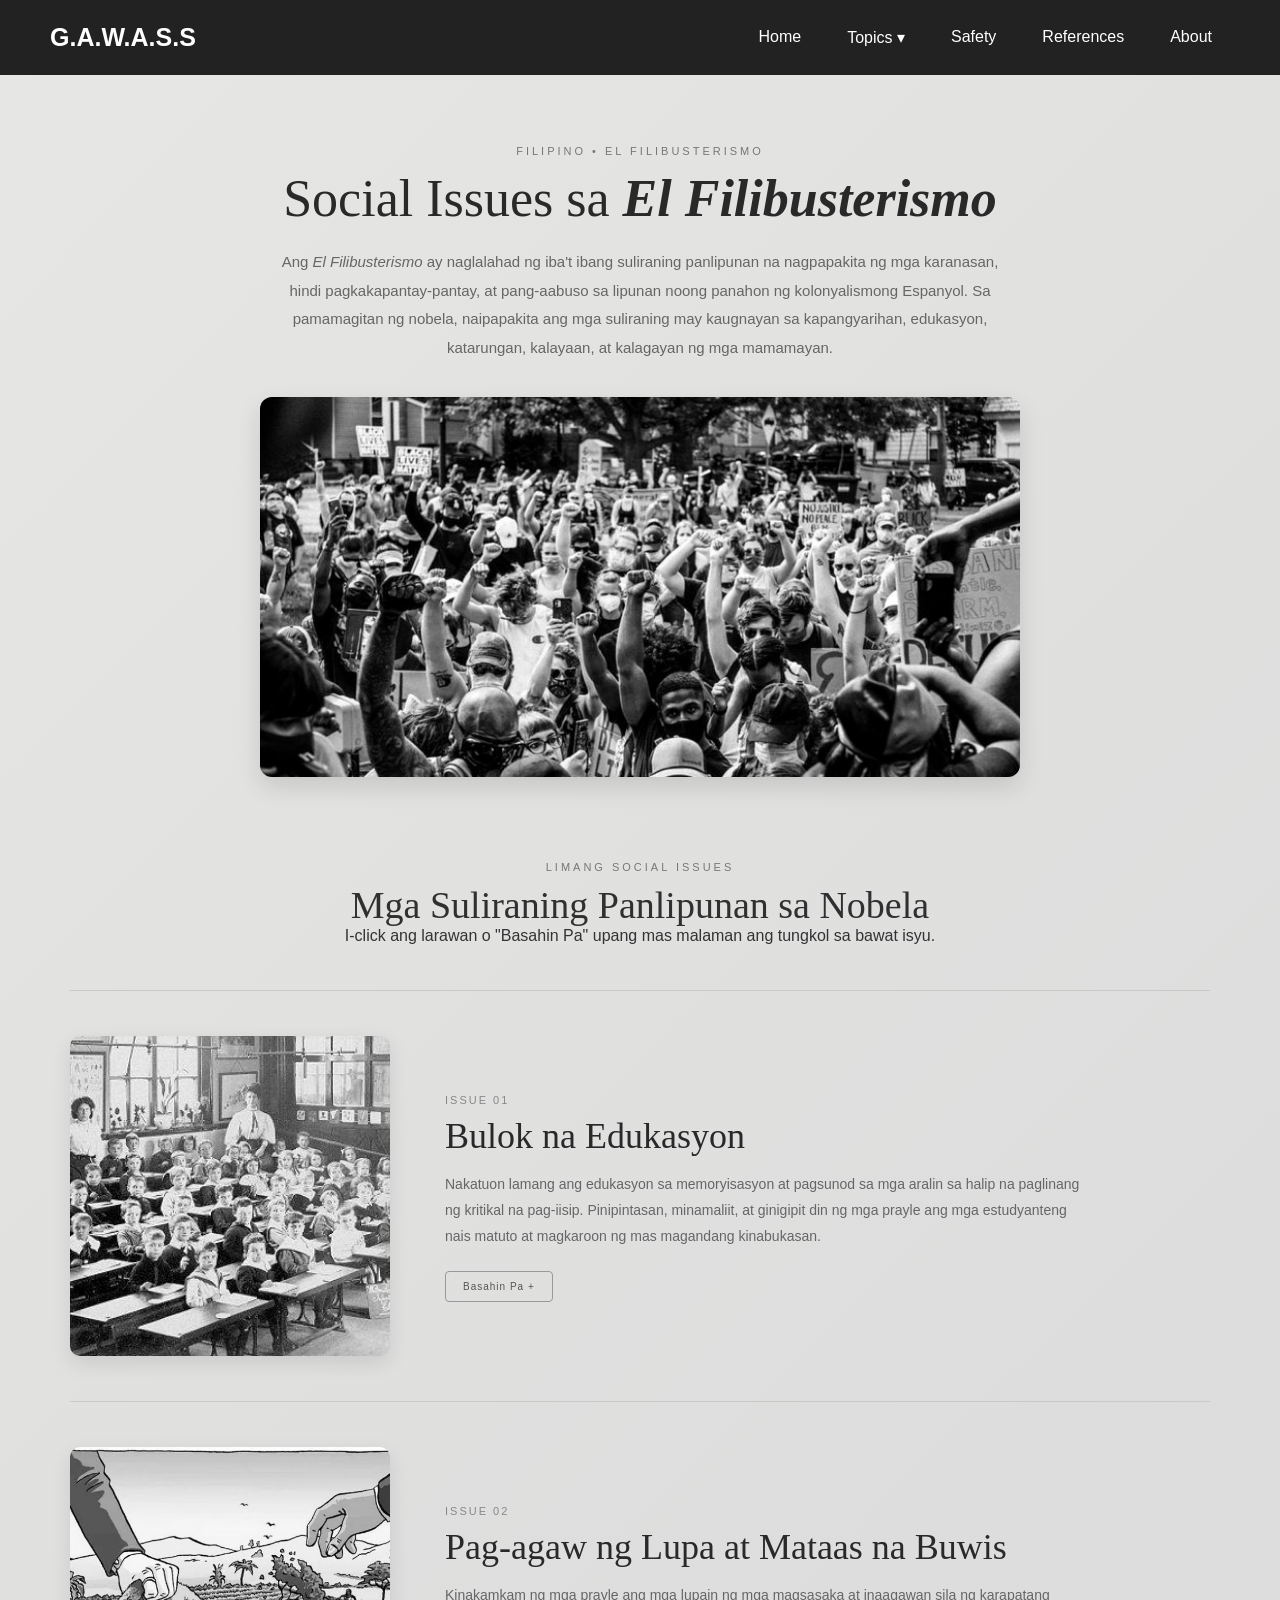
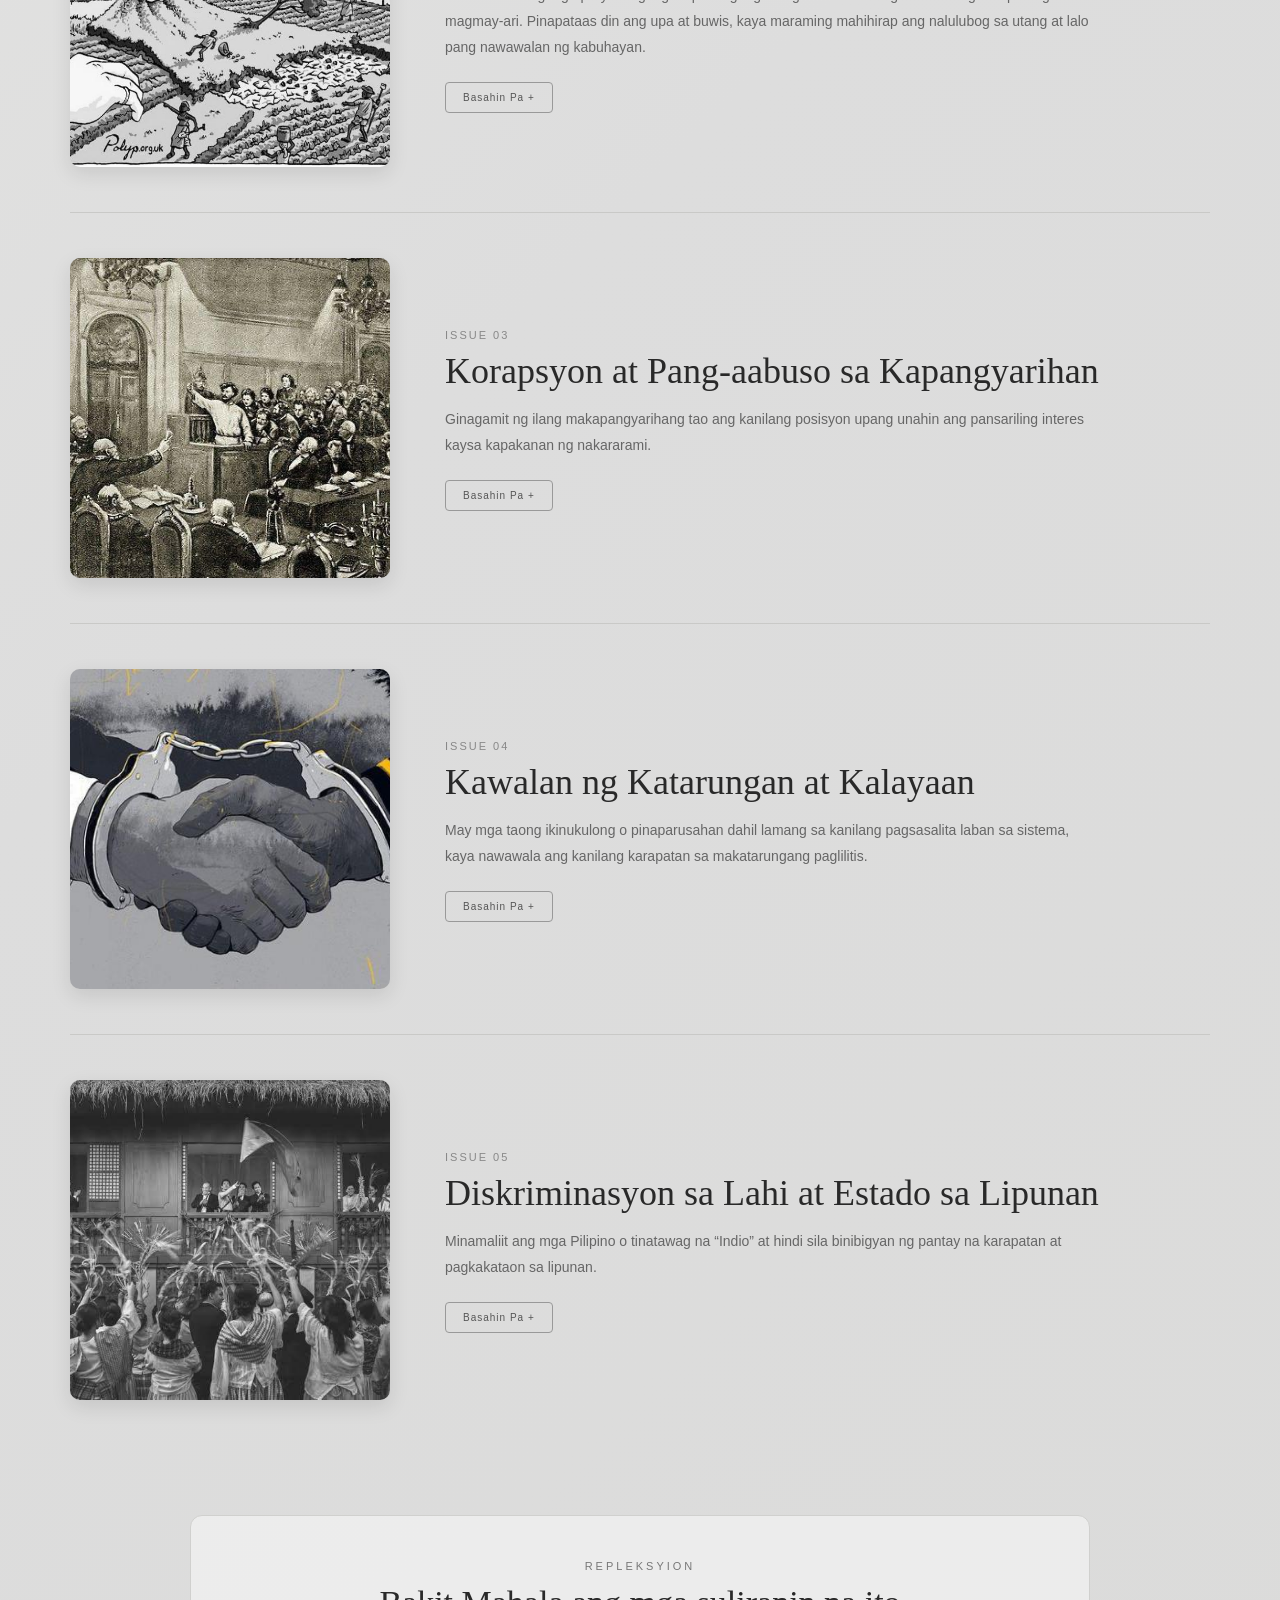
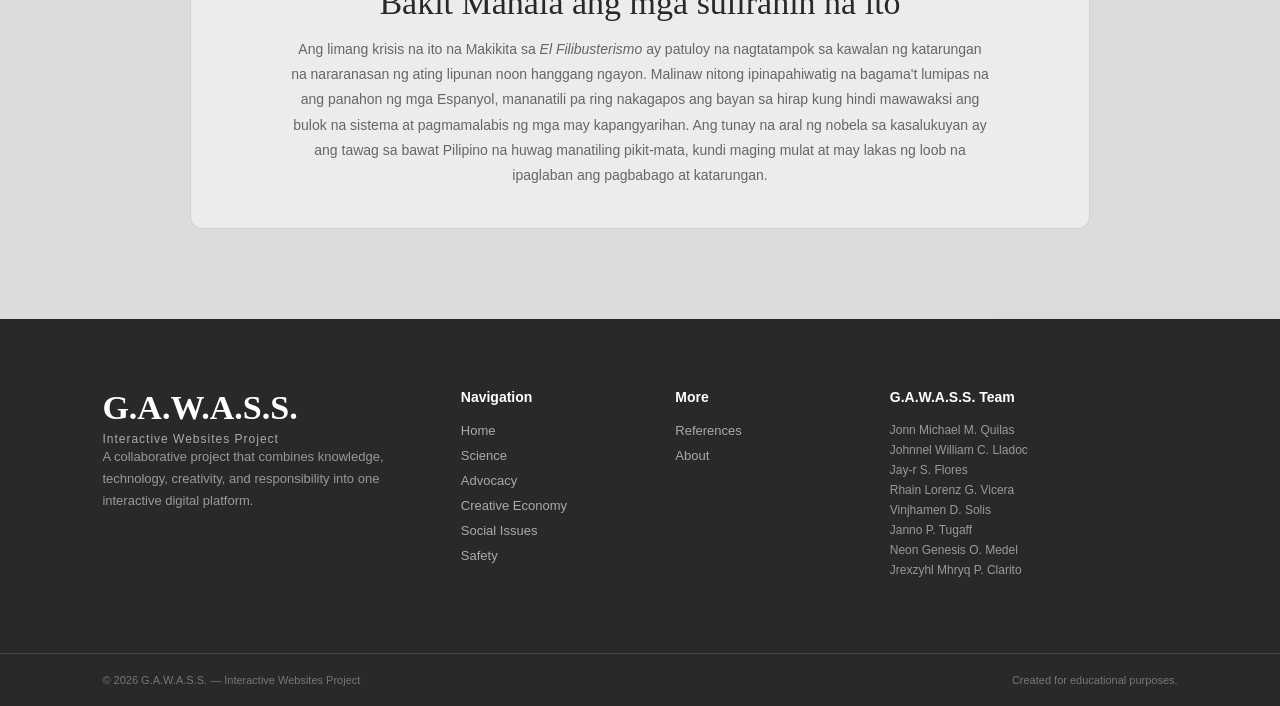
==== commit 3d7a55e9: "Add files via upload" ====
--- a/filipino.html
+++ b/filipino.html
@@ -99,195 +99,369 @@
         </section>
 
 
-
-        <section class="social-issues">
-
-            <div class="social-section-heading">
-
-                <span>
-                    LIMANG SOCIAL ISSUES
-                </span>
-
-                <h2>
-                   Mga Suliraning Panlipunan sa Nobela
-                </h2>
+<section class="social-issues">
+
+    <div class="social-section-heading">
+
+        <span>
+            LIMANG SOCIAL ISSUES
+        </span>
+
+        <h2>
+            Mga Suliraning Panlipunan sa Nobela
+        </h2>
+
+        <p>
+            I-click ang larawan o "Basahin Pa" upang mas
+            malaman ang tungkol sa bawat isyu.
+        </p>
+
+    </div>
+
+
+    <article class="social-issue interactive-social">
+
+        <button
+            class="social-issue-image social-image-button"
+            onclick="openSocialImage(
+                'images/social-issue-1.jpg',
+                'Bulok na Edukasyon'
+            )"
+        >
+
+            <img
+                src="images/social-issue-1.jpg"
+                alt="Bulok na Edukasyon"
+            >
+
+            <span class="social-image-overlay">
+                Tingnan ang Larawan +
+            </span>
+
+        </button>
+
+
+        <div class="social-issue-content">
+
+            <span>
+                ISSUE 01
+            </span>
+
+            <h2>
+                Bulok na Edukasyon
+            </h2>
+
+            <p>
+                Nakatuon lamang ang edukasyon sa memoryisasyon
+                at pagsunod sa mga aralin sa halip na paglinang
+                ng kritikal na pag-iisip. Pinipintasan, minamaliit,
+                at ginigipit din ng mga prayle ang mga estudyanteng
+                nais matuto at magkaroon ng mas magandang
+                kinabukasan.
+            </p>
+
+            <div
+                class="social-extra"
+                id="social-extra-1"
+            >
+
+                <p>
+                    Ipinapakita nito kung paano maaaring maging
+                    hadlang ang isang hindi patas na sistema
+                    sa pag-unlad ng mga kabataan. Mahalaga ang
+                    edukasyon hindi lamang para sa kaalaman kundi
+                    para rin sa paghubog ng malayang pag-iisip.
+                </p>
 
             </div>
 
-
-            <article class="social-issue">
-
-                <div class="social-issue-image">
-
-                    <img
-                        src="images/social-issue-1.jpg"
-                        alt="Social Issue 1"
-                    >
-
-                </div>
-
-                <div class="social-issue-content">
-
-                    <span>
-                        ISSUE 01
-                    </span>
-
-                    <h2>
-                        Bulok na Edukasyon
-                    </h2>
-
-                    <p>
-                       Nakatuon lamang ang edukasyon sa memoryisasyon at pagsunod sa mga aralin sa halip na paglinang ng kritikal na pag-iisip. Pinipintasan, minamaliit, at ginigipit din ng mga prayle ang mga estudyanteng nais matuto at magkaroon ng mas magandang kinabukasan.
-                    </p>
-
-                    <p>
-                        Makikita ito sa mababang ranggo ng Pilipinas sa PISA, kakulangan sa pasilidad, at limitadong access ng mahihirap sa de-kalidad na edukasyon.
-                    </p>
-
-                </div>
-
-            </article>
-
-
-            <article class="social-issue">
-
-                <div class="social-issue-image">
-
-                    <img
-                        src="images/social-issue-2.jpg"
-                        alt="Social Issue 2"
-                    >
-
-                </div>
-
-                <div class="social-issue-content">
-
-                    <span>
-                        ISSUE 02
-                    </span>
-
-                    <h2>
-                        Pag-agaw ng Lupa at Mataas na Buwis
-                    </h2>
-
-                    <p>
-                       Kinakamkam ng mga prayle ang mga lupain ng mga magsasaka at inaagawan sila ng karapatang magmay-ari. Pinapataas din ang upa at buwis, kaya maraming mahihirap ang nalulubog sa utang at lalo pang nawawalan ng kabuhayan.
-                    </p>
-
-                    <p>
-                    Makikita ito sa pagpapatag ng mga sakahan para sa commercial buildings at kawalan ng sariling lupa ng maraming magsasaka.
-                    </p>
-
-                </div>
-
-            </article>
-
-
-
-
-            <article class="social-issue">
-
-                <div class="social-issue-image">
-
-                    <img
-                        src="images/social-issue-3.jpg"
-                        alt="Social Issue 3"
-                    >
-
-                </div>
-
-                <div class="social-issue-content">
-
-                    <span>
-                        ISSUE 03
-                    </span>
-
-                    <h2>
-                       Katiwalian ng Pamahalaan at Simabahan
-                    </h2>
-
-                    <p>
-                       May mga opisyal na gumagamit ng kanilang posisyon upang kumita sa pamamagitan ng suhol, pangingikil, at iba pang pansariling interes. Malaki rin ang impluwensiya ng mga prayle sa pamahalaan, kaya nagagamit ang relihiyon upang kontrolin ang mga desisyon at pamahalaan ang mamamayan.
-                    </p>
-
-                    <p>
-                       Makikita ito sa kickbacks, overpriced na proyekto, at maling paggamit ng pondo ng mga institusyon.
-                    </p>
-
-                </div>
-
-            </article>
-
-
-            <article class="social-issue">
-
-                <div class="social-issue-image">
-
-                    <img
-                        src="images/social-issue-4.jpg"
-                        alt="Social Issue 4"
-                    >
-
-                </div>
-
-                <div class="social-issue-content">
-
-                    <span>
-                        ISSUE 04
-                    </span>
-
-                    <h2>
-                        Pagmamalabis ng mga May Kapangyarihan (Gwardiya Sibil)
-                    </h2>
-
-                    <p>
-                       Sinasaktan, tinatakot, at pinapahirapan ng Gwardiya Sibil ang mga inosenteng mamamayan na wala namang ginagawang masama. May mga taong ikinukulong o pinaparusahan dahil lamang sa kanilang pagsasalita laban sa sistema, kaya nawawala ang kanilang karapatan sa makatarungang paglilitis.
-                    </p>
-
-                    <p>
-                       Makikita ito sa political dynasties, red-tagging, at hindi pantay na pagtrato ng batas sa makapangyarihan at ordinaryong mamamayan.
-                    </p>
-
-                </div>
-
-            </article>
-
-
-            <article class="social-issue">
-
-                <div class="social-issue-image">
-
-                    <img
-                        src="images/social-issue-5.jpg"
-                        alt="Social Issue 5"
-                    >
-
-                </div>
-
-                <div class="social-issue-content">
-
-                    <span>
-                        ISSUE 05
-                    </span>
-
-                    <h2>
-                        Diskriminasyon sa Lahi at Estado sa Lipunan
-                    </h2>
-
-                    <p>
-                        Minamaliit ang mga Pilipino o tinatawag na “Indio” at hindi sila binibigyan ng pantay na karapatan at pagkakataon sa lipunan. Samantala, may ilang mayayamang Pilipino at negosyante na nakikipagkaibigan o nagpapasikat sa mga Espanyol upang mapanatili ang kanilang katayuan, kayamanan, at pansariling interes.
-                    </p>
-
-                    <p>
-                       Makikita ito sa pagtatangi sa mga katutubo at OFWs, systemic racism, at mas paborableng hustisya para sa mayayaman.
-                    </p>
-
-                </div>
-
-            </article>
-
-        </section>
-
+            <button
+                class="social-read-btn"
+                onclick="toggleSocial(
+                    'social-extra-1',
+                    this
+                )"
+            >
+                Basahin Pa +
+            </button>
+
+        </div>
+
+    </article>
+
+    <article class="social-issue interactive-social">
+
+        <button
+            class="social-issue-image social-image-button"
+            onclick="openSocialImage(
+                'images/social-issue-2.jpg',
+                'Pag-agaw ng Lupa at Mataas na Buwis'
+            )"
+        >
+
+            <img
+                src="images/social-issue-2.jpg"
+                alt="Pag-agaw ng Lupa at Mataas na Buwis"
+            >
+
+            <span class="social-image-overlay">
+                Tingnan ang Larawan +
+            </span>
+
+        </button>
+
+
+        <div class="social-issue-content">
+
+            <span>
+                ISSUE 02
+            </span>
+
+            <h2>
+                Pag-agaw ng Lupa at Mataas na Buwis
+            </h2>
+
+            <p>
+                Kinakamkam ng mga prayle ang mga lupain ng mga
+                magsasaka at inaagawan sila ng karapatang
+                magmay-ari. Pinapataas din ang upa at buwis,
+                kaya maraming mahihirap ang nalulubog sa utang
+                at lalo pang nawawalan ng kabuhayan.
+            </p>
+
+            <div
+                class="social-extra"
+                id="social-extra-2"
+            >
+
+                <p>
+                    Ipinapakita ng suliraning ito ang epekto ng
+                    hindi pantay na pagkontrol sa mga yaman.
+                    Kapag hindi patas ang paggamit at pagmamay-ari
+                    ng lupa, mas lumalaki ang agwat sa pagitan ng
+                    may kapangyarihan at karaniwang mamamayan.
+                </p>
+
+            </div>
+
+            <button
+                class="social-read-btn"
+                onclick="toggleSocial(
+                    'social-extra-2',
+                    this
+                )"
+            >
+                Basahin Pa +
+            </button>
+
+        </div>
+
+    </article>
+
+
+    <article class="social-issue interactive-social">
+
+        <button
+            class="social-issue-image social-image-button"
+            onclick="openSocialImage(
+                'images/social-issue-3.jpg',
+                'Korapsyon at Pang-aabuso sa Kapangyarihan'
+            )"
+        >
+
+            <img
+                src="images/social-issue-3.jpg"
+                alt="Korapsyon at Pang-aabuso sa Kapangyarihan"
+            >
+
+            <span class="social-image-overlay">
+                Tingnan ang Larawan +
+            </span>
+
+        </button>
+
+
+        <div class="social-issue-content">
+
+            <span>
+                ISSUE 03
+            </span>
+
+            <h2>
+                Korapsyon at Pang-aabuso sa Kapangyarihan
+            </h2>
+
+            <p>
+                Ginagamit ng ilang makapangyarihang tao ang
+                kanilang posisyon upang unahin ang pansariling
+                interes kaysa kapakanan ng nakararami.
+            </p>
+
+            <div
+                class="social-extra"
+                id="social-extra-3"
+            >
+
+                <p>
+                    Ang ganitong uri ng pang-aabuso ay maaaring
+                    magdulot ng kawalan ng tiwala sa mga
+                    institusyon at magpalala ng hindi
+                    pagkakapantay-pantay sa lipunan.
+                </p>
+
+            </div>
+
+            <button
+                class="social-read-btn"
+                onclick="toggleSocial(
+                    'social-extra-3',
+                    this
+                )"
+            >
+                Basahin Pa +
+            </button>
+
+        </div>
+
+    </article>
+
+
+    <article class="social-issue interactive-social">
+
+        <button
+            class="social-issue-image social-image-button"
+            onclick="openSocialImage(
+                'images/social-issue-4.jpg',
+                'Kawalan ng Katarungan at Kalayaan'
+            )"
+        >
+
+            <img
+                src="images/social-issue-4.jpg"
+                alt="Kawalan ng Katarungan at Kalayaan"
+            >
+
+            <span class="social-image-overlay">
+                Tingnan ang Larawan +
+            </span>
+
+        </button>
+
+
+        <div class="social-issue-content">
+
+            <span>
+                ISSUE 04
+            </span>
+
+            <h2>
+                Kawalan ng Katarungan at Kalayaan
+            </h2>
+
+            <p>
+                May mga taong ikinukulong o pinaparusahan dahil
+                lamang sa kanilang pagsasalita laban sa sistema,
+                kaya nawawala ang kanilang karapatan sa
+                makatarungang paglilitis.
+            </p>
+
+            <div
+                class="social-extra"
+                id="social-extra-4"
+            >
+
+                <p>
+                    Ipinapakita nito kung gaano kahalaga ang
+                    pagkakaroon ng pantay na batas at kalayaan
+                    sa pagpapahayag upang mapanatili ang
+                    makatarungang lipunan.
+                </p>
+
+            </div>
+
+            <button
+                class="social-read-btn"
+                onclick="toggleSocial(
+                    'social-extra-4',
+                    this
+                )"
+            >
+                Basahin Pa +
+            </button>
+
+        </div>
+
+    </article>
+
+
+    <article class="social-issue interactive-social">
+
+        <button
+            class="social-issue-image social-image-button"
+            onclick="openSocialImage(
+                'images/social-issue-5.jpg',
+                'Diskriminasyon sa Lahi at Estado sa Lipunan'
+            )"
+        >
+
+            <img
+                src="images/social-issue-5.jpg"
+                alt="Diskriminasyon sa Lahi at Estado sa Lipunan"
+            >
+
+            <span class="social-image-overlay">
+                Tingnan ang Larawan +
+            </span>
+
+        </button>
+
+
+        <div class="social-issue-content">
+
+            <span>
+                ISSUE 05
+            </span>
+
+            <h2>
+                Diskriminasyon sa Lahi at Estado sa Lipunan
+            </h2>
+
+            <p>
+                Minamaliit ang mga Pilipino o tinatawag na
+                “Indio” at hindi sila binibigyan ng pantay na
+                karapatan at pagkakataon sa lipunan.
+            </p>
+
+            <div
+                class="social-extra"
+                id="social-extra-5"
+            >
+
+                <p>
+                    Ipinapakita nito ang epekto ng pagtatangi
+                    batay sa lahi at katayuan sa buhay. Ang
+                    isang makatarungang lipunan ay dapat
+                    nagbibigay ng pantay na dignidad,
+                    pagkakataon, at paggalang sa lahat.
+                </p>
+
+            </div>
+
+            <button
+                class="social-read-btn"
+                onclick="toggleSocial(
+                    'social-extra-5',
+                    this
+                )"
+            >
+                Basahin Pa +
+            </button>
+
+        </div>
+
+    </article>
+
+</section>
 
 
         <section class="social-conclusion">
@@ -308,6 +482,30 @@
 
     </main>
 
+
+<div
+    class="social-image-modal"
+    id="socialImageModal"
+    onclick="closeSocialImage()"
+>
+
+    <button
+        class="social-modal-close"
+        onclick="closeSocialImage()"
+        aria-label="Isara ang larawan"
+    >
+        ×
+    </button>
+
+    <img
+        id="socialModalImage"
+        src=""
+        alt=""
+    >
+
+    <p id="socialModalCaption"></p>
+
+</div>
     
 <footer class="site-footer">
 
@@ -449,6 +647,97 @@
 
 </footer>
 
+<script>
+
+function toggleSocial(id, button) {
+
+    const content =
+        document.getElementById(id);
+
+
+    if (content.classList.contains("show-social")) {
+
+        content.classList.remove("show-social");
+
+        button.innerHTML = "Basahin Pa +";
+
+    } else {
+
+        content.classList.add("show-social");
+
+        button.innerHTML = "Basahin Nang Mas Kaunti −";
+
+    }
+
+}
+
+function openSocialImage(image, caption) {
+
+    const modal =
+        document.getElementById(
+            "socialImageModal"
+        );
+
+    const modalImage =
+        document.getElementById(
+            "socialModalImage"
+        );
+
+    const modalCaption =
+        document.getElementById(
+            "socialModalCaption"
+        );
+
+
+    modalImage.src = image;
+
+    modalImage.alt = caption;
+
+    modalCaption.textContent = caption;
+
+
+    modal.classList.add(
+        "show-social-modal"
+    );
+
+    document.body.classList.add(
+        "social-modal-open"
+    );
+
+}
+
+function closeSocialImage() {
+
+    const modal =
+        document.getElementById(
+            "socialImageModal"
+        );
+
+    modal.classList.remove(
+        "show-social-modal"
+    );
+
+    document.body.classList.remove(
+        "social-modal-open"
+    );
+
+}
+
+
+document.addEventListener(
+    "keydown",
+    function(event) {
+
+        if (event.key === "Escape") {
+
+            closeSocialImage();
+
+        }
+
+    }
+);
+
+</script>
 
 </body>
 
--- a/style.css
+++ b/style.css
@@ -2556,6 +2556,426 @@
 
 }
 
+.image-button {
+
+    position: relative;
+
+    border: none;
+
+    padding: 0;
+
+    cursor: pointer;
+
+    font: inherit;
+
+}
+
+
+
+.image-overlay {
+
+    position: absolute;
+
+    left: 50%;
+
+    top: 50%;
+
+    transform:
+        translate(-50%, -50%)
+        translateY(10px);
+
+    padding: 10px 18px;
+
+    background:
+        rgba(30, 30, 30, .85);
+
+    color: white;
+
+    border-radius: 30px;
+
+    font-size: 11px;
+
+    letter-spacing: 1px;
+
+    opacity: 0;
+
+    transition:
+        opacity .3s ease,
+        transform .3s ease;
+
+    pointer-events: none;
+}
+
+
+.image-button:hover .image-overlay {
+
+    opacity: 1;
+
+    transform:
+        translate(-50%, -50%)
+        translateY(0);
+
+}
+
+
+.creative-main-image {
+
+    cursor: pointer;
+
+    transition:
+        transform .3s ease,
+        box-shadow .3s ease;
+}
+
+
+.creative-main-image:hover {
+
+    transform: translateY(-6px);
+
+    box-shadow:
+        0 18px 35px
+        rgba(0,0,0,.18);
+
+}
+
+
+.creative-main-image img {
+
+    transition:
+        transform .5s ease;
+}
+
+
+.creative-main-image:hover img {
+
+    transform: scale(1.04);
+
+}
+
+
+.interactive-product {
+
+    transition:
+        transform .3s ease,
+        box-shadow .3s ease;
+}
+
+
+.interactive-product:hover {
+
+    transform: translateX(-5px);
+
+}
+
+.creative-item-image {
+
+    cursor: pointer;
+
+    overflow: hidden;
+}
+
+
+.creative-item-image img {
+
+    transition:
+        transform .5s ease;
+}
+
+
+.creative-item-image:hover img {
+
+    transform: scale(1.06);
+
+}
+
+
+.onyx-divider {
+
+    width: 55px;
+
+    height: 2px;
+
+    background: #777;
+
+    margin: 25px 0;
+
+}
+
+
+.onyx-highlight {
+
+    font-size: 14px;
+
+    line-height: 1.7;
+
+    color: #555;
+
+}
+
+
+.read-more-btn {
+
+    margin-top: 10px;
+
+    padding: 9px 16px;
+
+    border: 1px solid #888;
+
+    background: transparent;
+
+    color: #444;
+
+    border-radius: 4px;
+
+    cursor: pointer;
+
+    font-size: 11px;
+
+    letter-spacing: 1px;
+
+    transition:
+        background .3s ease,
+        color .3s ease;
+}
+
+
+.read-more-btn:hover {
+
+    background: #333;
+
+    color: white;
+
+}
+
+
+.product-details {
+
+    max-height: 0;
+
+    overflow: hidden;
+
+    opacity: 0;
+
+    transition:
+        max-height .5s ease,
+        opacity .4s ease;
+}
+
+
+.product-details.show-details {
+
+    max-height: 300px;
+
+    opacity: 1;
+
+}
+
+
+.product-details p {
+
+    margin-top: 12px;
+
+}
+
+
+
+.image-modal {
+
+    position: fixed;
+
+    inset: 0;
+
+    z-index: 9999;
+
+    display: flex;
+
+    align-items: center;
+
+    justify-content: center;
+
+    flex-direction: column;
+
+    padding: 30px;
+
+    background:
+        rgba(20,20,20,.94);
+
+    opacity: 0;
+
+    visibility: hidden;
+
+    transition:
+        opacity .3s ease,
+        visibility .3s ease;
+
+}
+
+
+.image-modal.show-modal {
+
+    opacity: 1;
+
+    visibility: visible;
+
+}
+
+
+.image-modal img {
+
+    max-width: 85vw;
+
+    max-height: 78vh;
+
+    object-fit: contain;
+
+    border-radius: 8px;
+
+    box-shadow:
+        0 20px 60px
+        rgba(0,0,0,.5);
+
+    transform: scale(.9);
+
+    transition:
+        transform .35s ease;
+}
+
+
+.image-modal.show-modal img {
+
+    transform: scale(1);
+
+}
+
+
+.image-modal p {
+
+    color: white;
+
+    font-size: 14px;
+
+    margin-top: 18px;
+
+    letter-spacing: 1px;
+
+}
+
+
+
+
+.close-modal {
+
+    position: absolute;
+
+    top: 25px;
+
+    right: 35px;
+
+    width: 42px;
+
+    height: 42px;
+
+    border: none;
+
+    border-radius: 50%;
+
+    background: rgba(255,255,255,.12);
+
+    color: white;
+
+    font-size: 28px;
+
+    cursor: pointer;
+
+    transition:
+        background .3s ease,
+        transform .3s ease;
+}
+
+
+.close-modal:hover {
+
+    background: rgba(255,255,255,.25);
+
+    transform: rotate(90deg);
+
+}
+
+
+
+
+body.modal-open {
+
+    overflow: hidden;
+
+}
+
+@media (max-width: 900px) {
+
+    .creative-main {
+
+        flex-direction: column;
+
+        align-items: stretch;
+
+    }
+
+
+    .creative-main-image {
+
+        width: 100%;
+
+        height: 400px;
+
+    }
+
+
+    .creative-item {
+
+        grid-template-columns: 1fr;
+
+    }
+
+}
+
+
+@media (max-width: 600px) {
+
+    .creative-main-image {
+
+        height: 300px;
+
+    }
+
+
+    .image-modal {
+
+        padding: 20px;
+
+    }
+
+
+    .image-modal img {
+
+        max-width: 95vw;
+
+        max-height: 75vh;
+
+    }
+
+
+    .close-modal {
+
+        right: 20px;
+
+        top: 20px;
+
+    }
+
+}
+
+
+
 
 
 
@@ -2985,6 +3405,372 @@
 }
 
 
+.social-image-button {
+
+    position: relative;
+
+    border: none;
+
+    padding: 0;
+
+    cursor: pointer;
+
+    display: block;
+
+    width: 320px;
+
+    height: 320px;
+
+    overflow: hidden;
+
+    border-radius: 10px;
+
+    background: #d5d5d3;
+
+    box-shadow:
+        0 7px 20px
+        rgba(0,0,0,.10);
+
+}
+
+
+.social-image-button img {
+
+    width: 100%;
+
+    height: 100%;
+
+    object-fit: cover;
+
+    display: block;
+
+    transition:
+        transform .5s ease;
+}
+
+
+.social-image-button:hover img {
+
+    transform: scale(1.07);
+
+}
+
+
+.social-image-overlay {
+
+    position: absolute;
+
+    left: 50%;
+
+    top: 50%;
+
+    transform:
+        translate(-50%, -50%)
+        translateY(10px);
+
+    padding: 10px 18px;
+
+    background:
+        rgba(30,30,30,.88);
+
+    color: white;
+
+    border-radius: 25px;
+
+    font-family:
+        'Montserrat',
+        Arial,
+        sans-serif;
+
+    font-size: 10px;
+
+    letter-spacing: 1px;
+
+    white-space: nowrap;
+
+    opacity: 0;
+
+    transition:
+        opacity .3s ease,
+        transform .3s ease;
+
+    pointer-events: none;
+}
+
+
+.social-image-button:hover
+.social-image-overlay {
+
+    opacity: 1;
+
+    transform:
+        translate(-50%, -50%)
+        translateY(0);
+
+}
+
+
+.interactive-social {
+
+    transition:
+        transform .3s ease;
+}
+
+
+.interactive-social:hover {
+
+    transform:
+        translateX(5px);
+
+}
+
+
+.social-read-btn {
+
+    margin-top: 8px;
+
+    padding: 9px 17px;
+
+    border:
+        1px solid #999;
+
+    background: transparent;
+
+    color: #555;
+
+    border-radius: 4px;
+
+    cursor: pointer;
+
+    font-family:
+        'Montserrat',
+        Arial,
+        sans-serif;
+
+    font-size: 10px;
+
+    letter-spacing: 1px;
+
+    transition:
+        background .3s ease,
+        color .3s ease,
+        transform .2s ease;
+}
+
+
+.social-read-btn:hover {
+
+    background: #333;
+
+    color: white;
+
+    transform:
+        translateY(-2px);
+
+}
+
+
+.social-extra {
+
+    max-height: 0;
+
+    overflow: hidden;
+
+    opacity: 0;
+
+    transition:
+        max-height .5s ease,
+        opacity .4s ease;
+}
+
+
+.social-extra.show-social {
+
+    max-height: 300px;
+
+    opacity: 1;
+
+}
+
+
+.social-image-modal {
+
+    position: fixed;
+
+    inset: 0;
+
+    z-index: 9999;
+
+    display: flex;
+
+    align-items: center;
+
+    justify-content: center;
+
+    flex-direction: column;
+
+    padding: 30px;
+
+    background:
+        rgba(25,25,25,.95);
+
+    opacity: 0;
+
+    visibility: hidden;
+
+    transition:
+        opacity .3s ease,
+        visibility .3s ease;
+
+}
+
+
+.social-image-modal.show-social-modal {
+
+    opacity: 1;
+
+    visibility: visible;
+
+}
+
+
+.social-image-modal img {
+
+    max-width: 85vw;
+
+    max-height: 78vh;
+
+    object-fit: contain;
+
+    border-radius: 8px;
+
+    box-shadow:
+        0 20px 60px
+        rgba(0,0,0,.55);
+
+    transform: scale(.9);
+
+    transition:
+        transform .35s ease;
+}
+
+
+.social-image-modal.show-social-modal img {
+
+    transform: scale(1);
+
+}
+
+
+.social-image-modal p {
+
+    color: white;
+
+    font-family:
+        'Montserrat',
+        Arial,
+        sans-serif;
+
+    font-size: 14px;
+
+    margin-top: 18px;
+
+    letter-spacing: 1px;
+
+}
+
+
+.social-modal-close {
+
+    position: absolute;
+
+    top: 25px;
+
+    right: 35px;
+
+    width: 42px;
+
+    height: 42px;
+
+    border: none;
+
+    border-radius: 50%;
+
+    background:
+        rgba(255,255,255,.12);
+
+    color: white;
+
+    font-size: 28px;
+
+    cursor: pointer;
+
+    transition:
+        background .3s ease,
+        transform .3s ease;
+}
+
+
+.social-modal-close:hover {
+
+    background:
+        rgba(255,255,255,.25);
+
+    transform:
+        rotate(90deg);
+
+}
+
+
+body.social-modal-open {
+
+    overflow: hidden;
+
+}
+
+@media (max-width: 700px) {
+
+    .social-image-button {
+
+        width: 100%;
+
+        height: 280px;
+
+    }
+
+
+    .interactive-social:hover {
+
+        transform: none;
+
+    }
+
+
+    .social-image-modal {
+
+        padding: 20px;
+
+    }
+
+
+    .social-image-modal img {
+
+        max-width: 95vw;
+
+        max-height: 75vh;
+
+    }
+
+
+    .social-modal-close {
+
+        top: 18px;
+
+        right: 20px;
+
+    }
+
+}
 
 
 
